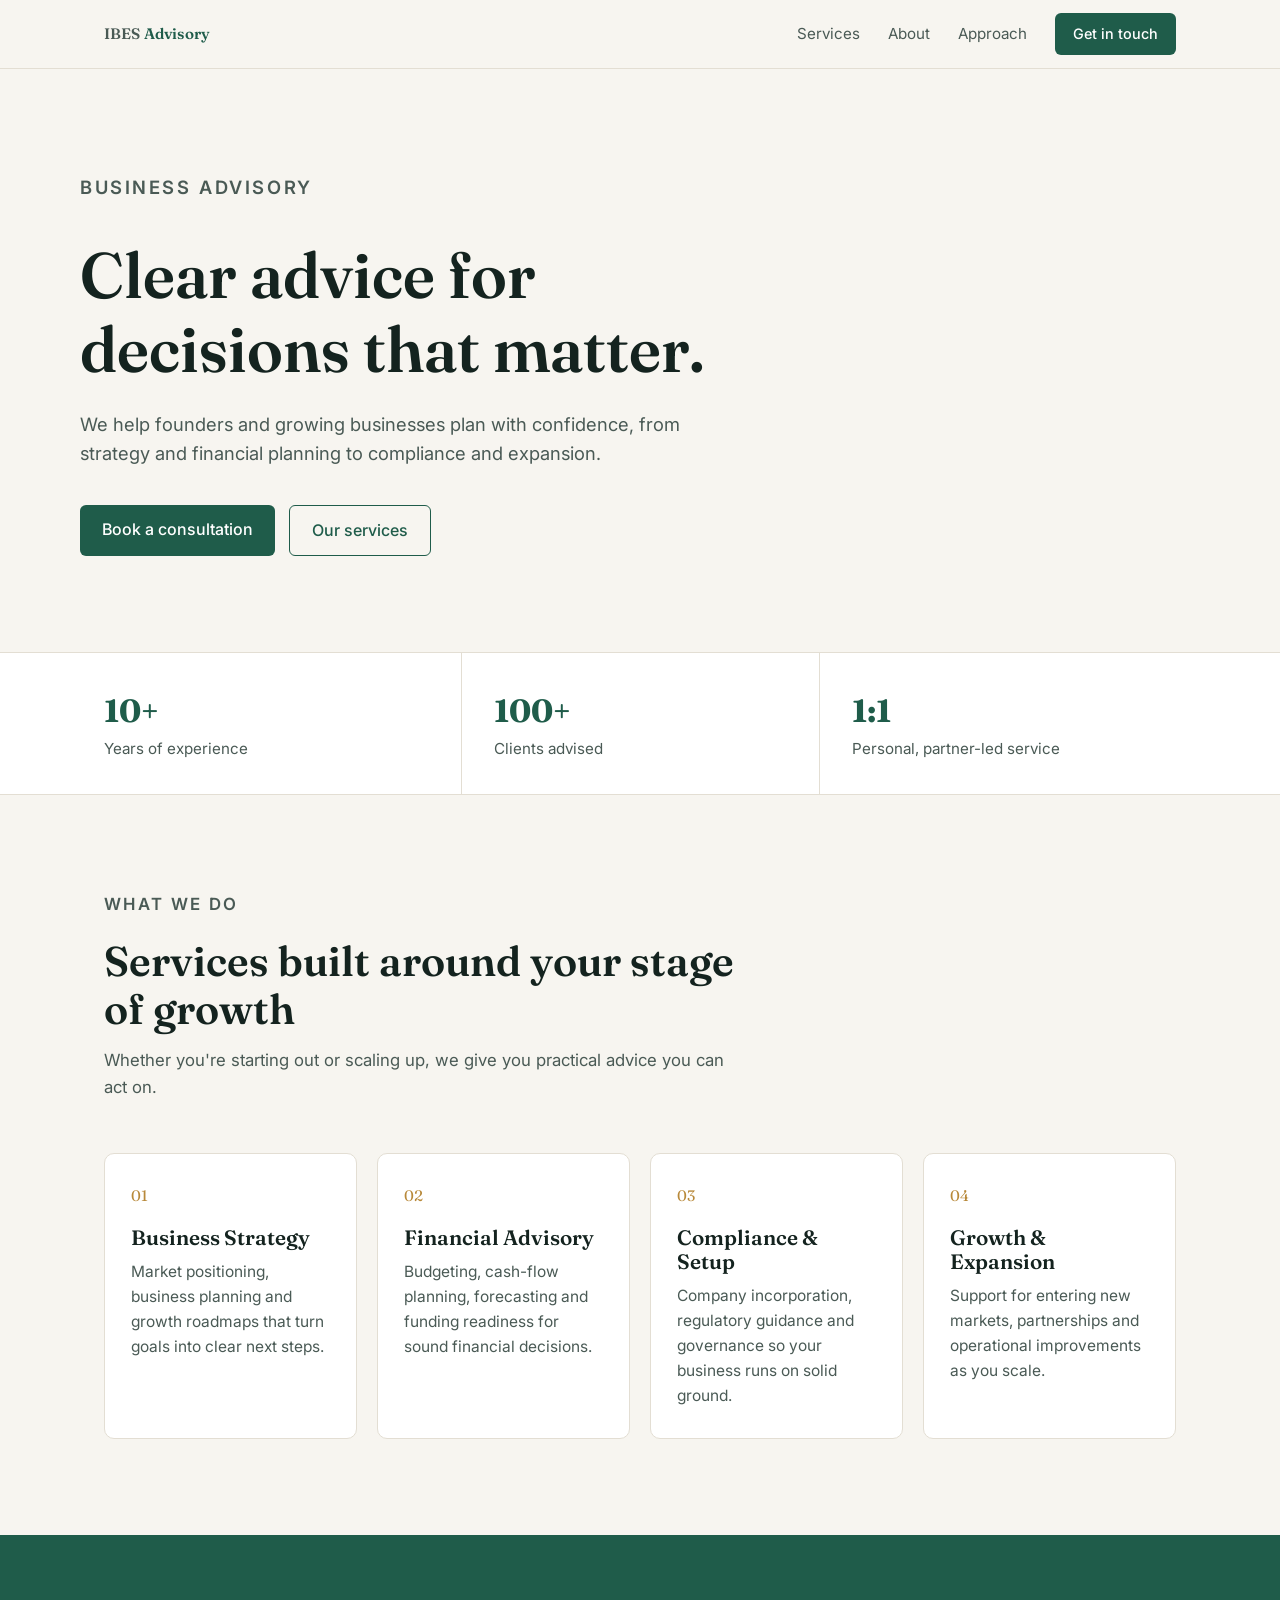
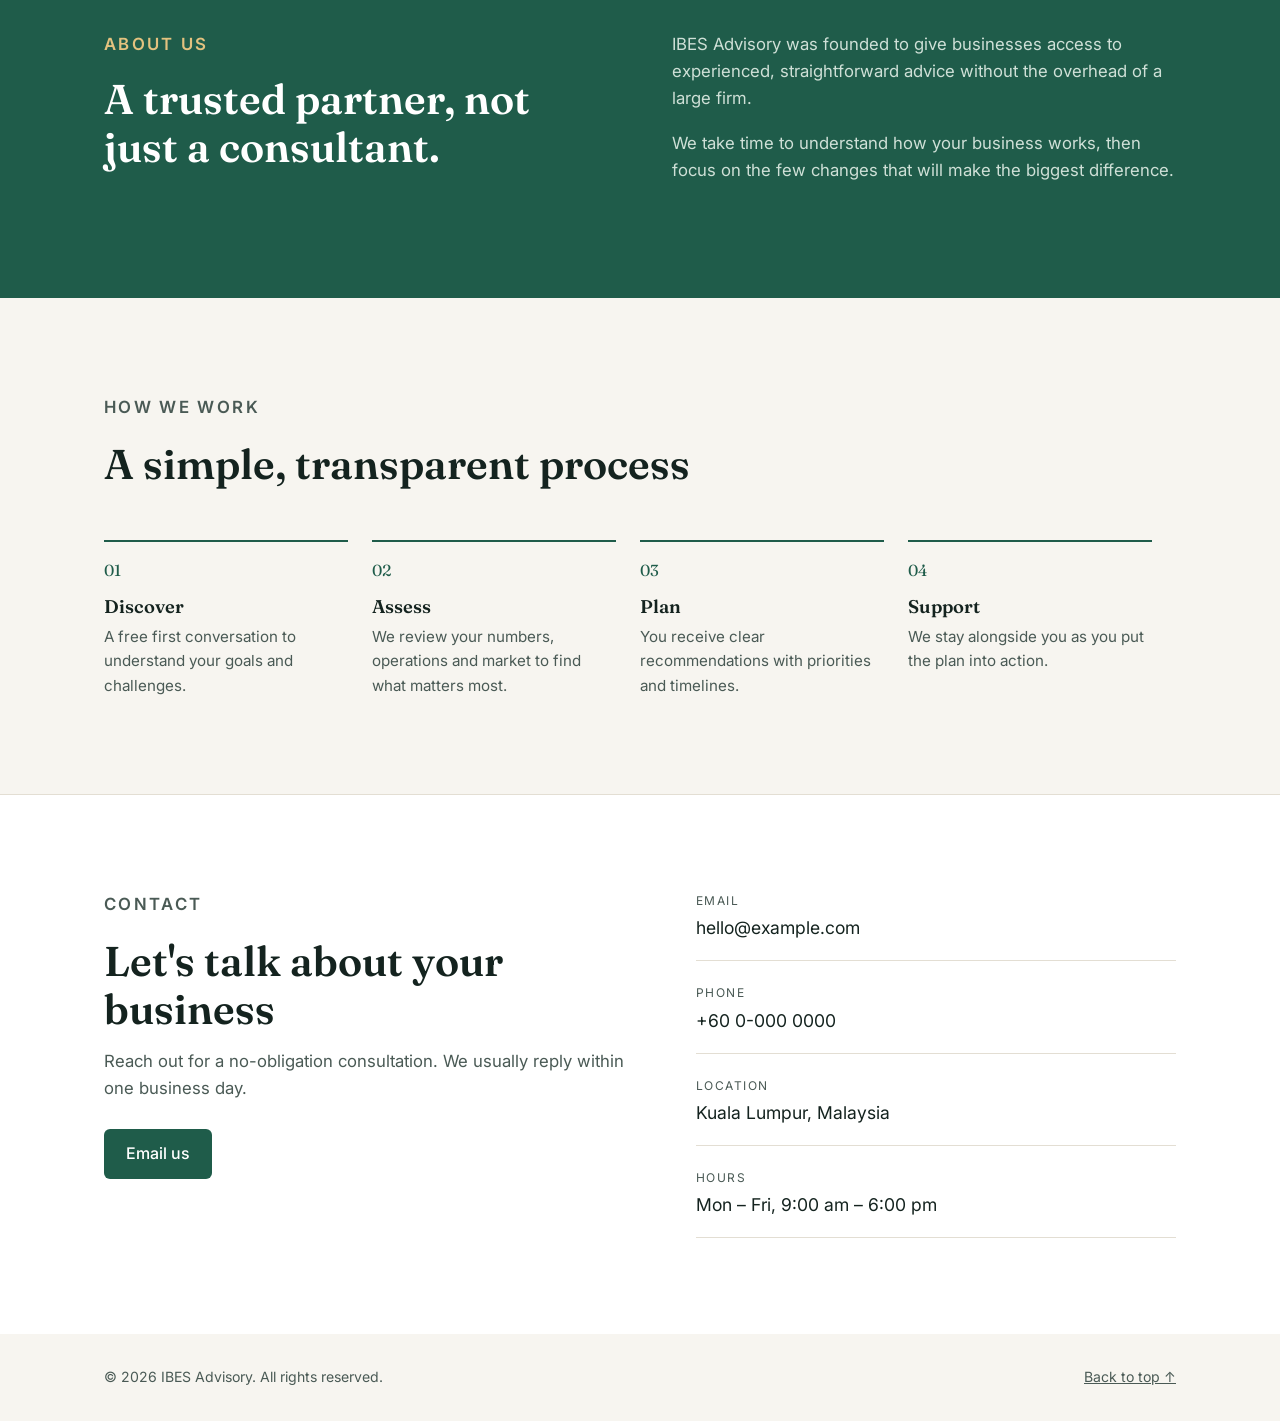
==== public/index.html @ 7e767ff9 "Move site into public folder Co-Authored-By: Claude Opus 5.5 <noreply@anthropic.com> Claude-Session:" ====
<!doctype html>
<html lang="en">
<head>
  <meta charset="utf-8">
  <meta name="viewport" content="width=device-width, initial-scale=1">
  <title>IBES Advisory</title>
  <meta name="description" content="IBES Advisory provides practical business advisory services: strategy, finance, compliance and growth.">
  <link rel="preconnect" href="https://fonts.googleapis.com">
  <link rel="preconnect" href="https://fonts.gstatic.com" crossorigin>
  <link href="https://fonts.googleapis.com/css2?family=Fraunces:opsz,wght@9..144,500;9..144,600&family=Inter:wght@400;500;600&display=swap" rel="stylesheet">
  <style>
    :root {
      --ink: #14231f;
      --ink-soft: #4a5a55;
      --paper: #f7f5f0;
      --card: #ffffff;
      --line: #e3ded3;
      --accent: #1f5c4a;
      --accent-soft: #e6efe9;
      --gold: #b8893a;
      --max: 1120px;
    }
    * { box-sizing: border-box; margin: 0; padding: 0; }
    html { scroll-behavior: smooth; }
    body {
      font-family: "Inter", system-ui, sans-serif;
      background: var(--paper);
      color: var(--ink);
      line-height: 1.6;
      -webkit-font-smoothing: antialiased;
    }
    h1, h2, h3 { font-family: "Fraunces", Georgia, serif; font-weight: 600; line-height: 1.15; }
    a { color: inherit; }
    .wrap { max-width: var(--max); margin: 0 auto; padding: 0 24px; }

    /* Header */
    header {
      position: sticky; top: 0; z-index: 10;
      background: rgba(247, 245, 240, 0.92);
      backdrop-filter: blur(8px);
      border-bottom: 1px solid var(--line);
    }
    .nav { display: flex; align-items: center; justify-content: space-between; height: 68px; }
    .logo { font-family: "Fraunces", serif; font-size: 1.35rem; font-weight: 600; text-decoration: none; letter-spacing: 0.01em; }
    .logo span { color: var(--accent); }
    .nav ul { display: flex; gap: 28px; list-style: none; align-items: center; }
    .nav a { text-decoration: none; font-size: 0.95rem; color: var(--ink-soft); }
    .nav a:hover { color: var(--ink); }
    .btn {
      display: inline-block; text-decoration: none; font-weight: 500;
      background: var(--accent); color: #fff !important;
      padding: 12px 22px; border-radius: 6px; transition: background .2s;
    }
    .btn:hover { background: #174637; }
    .btn-ghost { background: transparent; color: var(--accent) !important; border: 1px solid var(--accent); }
    .btn-ghost:hover { background: var(--accent-soft); }
    .nav .btn { padding: 9px 18px; font-size: 0.9rem; }

    /* Hero */
    .hero { padding: 104px 0 96px; }
    .eyebrow { font-size: 0.8rem; letter-spacing: 0.14em; text-transform: uppercase; color: var(--gold); font-weight: 600; margin-bottom: 20px; }
    .hero h1 { font-size: clamp(2.4rem, 5.5vw, 4rem); max-width: 16ch; margin-bottom: 24px; }
    .hero p { font-size: 1.15rem; color: var(--ink-soft); max-width: 56ch; margin-bottom: 36px; }
    .actions { display: flex; gap: 14px; flex-wrap: wrap; }

    /* Stats strip */
    .stats { border-top: 1px solid var(--line); border-bottom: 1px solid var(--line); background: var(--card); }
    .stats .wrap { display: grid; grid-template-columns: repeat(3, 1fr); }
    .stat { padding: 32px 0; }
    .stat + .stat { border-left: 1px solid var(--line); padding-left: 32px; }
    .stat strong { display: block; font-family: "Fraunces", serif; font-size: 2rem; color: var(--accent); }
    .stat span { color: var(--ink-soft); font-size: 0.95rem; }

    /* Sections */
    section { padding: 96px 0; }
    .section-head { max-width: 640px; margin-bottom: 52px; }
    .section-head h2 { font-size: clamp(1.9rem, 3.5vw, 2.6rem); margin-bottom: 14px; }
    .section-head p { color: var(--ink-soft); font-size: 1.05rem; }

    .grid { display: grid; grid-template-columns: repeat(auto-fit, minmax(240px, 1fr)); gap: 20px; }
    .card {
      background: var(--card); border: 1px solid var(--line); border-radius: 10px;
      padding: 30px 26px; transition: border-color .2s, transform .2s;
    }
    .card:hover { border-color: var(--accent); transform: translateY(-2px); }
    .card .num { font-family: "Fraunces", serif; color: var(--gold); font-size: 0.95rem; margin-bottom: 18px; display: block; }
    .card h3 { font-size: 1.3rem; margin-bottom: 10px; }
    .card p { color: var(--ink-soft); font-size: 0.97rem; }

    /* About */
    .about { background: var(--accent); color: #eef4f0; }
    .about .wrap { display: grid; grid-template-columns: 1fr 1fr; gap: 64px; align-items: start; }
    .about h2 { font-size: clamp(1.9rem, 3.5vw, 2.6rem); color: #fff; }
    .about p { color: #cfe0d7; margin-bottom: 18px; font-size: 1.05rem; }
    .about .eyebrow { color: #e3c27f; }

    /* Process */
    .steps { display: grid; grid-template-columns: repeat(4, 1fr); gap: 0; counter-reset: step; }
    .step { padding: 0 24px 0 0; position: relative; }
    .step::before {
      counter-increment: step; content: "0" counter(step);
      display: block; font-family: "Fraunces", serif; font-size: 1rem; color: var(--accent);
      border-top: 2px solid var(--accent); padding-top: 16px; margin-bottom: 12px;
    }
    .step h3 { font-size: 1.15rem; margin-bottom: 8px; }
    .step p { color: var(--ink-soft); font-size: 0.95rem; }

    /* Contact */
    .contact { background: var(--card); border-top: 1px solid var(--line); }
    .contact .wrap { display: grid; grid-template-columns: 1.1fr 1fr; gap: 64px; }
    .contact-list { list-style: none; display: grid; gap: 22px; }
    .contact-list li { border-bottom: 1px solid var(--line); padding-bottom: 18px; }
    .contact-list small { display: block; text-transform: uppercase; letter-spacing: 0.12em; font-size: 0.75rem; color: var(--ink-soft); margin-bottom: 4px; }
    .contact-list a, .contact-list span { font-size: 1.1rem; text-decoration: none; }
    .contact-list a:hover { color: var(--accent); }

    footer { padding: 32px 0; font-size: 0.88rem; color: var(--ink-soft); }
    footer .wrap { display: flex; justify-content: space-between; flex-wrap: wrap; gap: 12px; }

    @media (max-width: 860px) {
      .nav ul li:not(:last-child) { display: none; }
      .about .wrap, .contact .wrap { grid-template-columns: 1fr; gap: 32px; }
      .steps { grid-template-columns: 1fr 1fr; gap: 36px 0; }
      .hero { padding: 72px 0 64px; }
      section { padding: 72px 0; }
    }
    @media (max-width: 560px) {
      .wrap { padding: 0 16px; }
      .stats .wrap { grid-template-columns: 1fr; }
      .stat + .stat { border-left: none; border-top: 1px solid var(--line); padding-left: 0; }
      .steps { grid-template-columns: 1fr; }
    }
  </style>
</head>
<body>

  <header>
    <div class="wrap nav">
      <a href="#" class="logo">IBES <span>Advisory</span></a>
      <ul>
        <li><a href="#services">Services</a></li>
        <li><a href="#about">About</a></li>
        <li><a href="#approach">Approach</a></li>
        <li><a href="#contact" class="btn">Get in touch</a></li>
      </ul>
    </div>
  </header>

  <main>
    <div class="wrap hero">
      <p class="eyebrow">Business Advisory</p>
      <h1>Clear advice for decisions that matter.</h1>
      <p>We help founders and growing businesses plan with confidence, from strategy and financial planning to compliance and expansion.</p>
      <div class="actions">
        <a href="#contact" class="btn">Book a consultation</a>
        <a href="#services" class="btn btn-ghost">Our services</a>
      </div>
    </div>

    <div class="stats">
      <div class="wrap">
        <div class="stat"><strong>10+</strong><span>Years of experience</span></div>
        <div class="stat"><strong>100+</strong><span>Clients advised</span></div>
        <div class="stat"><strong>1:1</strong><span>Personal, partner-led service</span></div>
      </div>
    </div>

    <section id="services">
      <div class="wrap">
        <div class="section-head">
          <p class="eyebrow">What we do</p>
          <h2>Services built around your stage of growth</h2>
          <p>Whether you're starting out or scaling up, we give you practical advice you can act on.</p>
        </div>
        <div class="grid">
          <article class="card">
            <span class="num">01</span>
            <h3>Business Strategy</h3>
            <p>Market positioning, business planning and growth roadmaps that turn goals into clear next steps.</p>
          </article>
          <article class="card">
            <span class="num">02</span>
            <h3>Financial Advisory</h3>
            <p>Budgeting, cash-flow planning, forecasting and funding readiness for sound financial decisions.</p>
          </article>
          <article class="card">
            <span class="num">03</span>
            <h3>Compliance &amp; Setup</h3>
            <p>Company incorporation, regulatory guidance and governance so your business runs on solid ground.</p>
          </article>
          <article class="card">
            <span class="num">04</span>
            <h3>Growth &amp; Expansion</h3>
            <p>Support for entering new markets, partnerships and operational improvements as you scale.</p>
          </article>
        </div>
      </div>
    </section>

    <section id="about" class="about">
      <div class="wrap">
        <div>
          <p class="eyebrow">About us</p>
          <h2>A trusted partner, not just a consultant.</h2>
        </div>
        <div>
          <p>IBES Advisory was founded to give businesses access to experienced, straightforward advice without the overhead of a large firm.</p>
          <p>We take time to understand how your business works, then focus on the few changes that will make the biggest difference.</p>
        </div>
      </div>
    </section>

    <section id="approach">
      <div class="wrap">
        <div class="section-head">
          <p class="eyebrow">How we work</p>
          <h2>A simple, transparent process</h2>
        </div>
        <div class="steps">
          <div class="step"><h3>Discover</h3><p>A free first conversation to understand your goals and challenges.</p></div>
          <div class="step"><h3>Assess</h3><p>We review your numbers, operations and market to find what matters most.</p></div>
          <div class="step"><h3>Plan</h3><p>You receive clear recommendations with priorities and timelines.</p></div>
          <div class="step"><h3>Support</h3><p>We stay alongside you as you put the plan into action.</p></div>
        </div>
      </div>
    </section>

    <section id="contact" class="contact">
      <div class="wrap">
        <div class="section-head">
          <p class="eyebrow">Contact</p>
          <h2>Let's talk about your business</h2>
          <p>Reach out for a no-obligation consultation. We usually reply within one business day.</p>
          <div class="actions" style="margin-top:28px">
            <a href="mailto:hello@example.com" class="btn">Email us</a>
          </div>
        </div>
        <ul class="contact-list">
          <li><small>Email</small><a href="mailto:hello@example.com">hello@example.com</a></li>
          <li><small>Phone</small><a href="tel:+60000000000">+60 0-000 0000</a></li>
          <li><small>Location</small><span>Kuala Lumpur, Malaysia</span></li>
          <li><small>Hours</small><span>Mon – Fri, 9:00 am – 6:00 pm</span></li>
        </ul>
      </div>
    </section>
  </main>

  <footer>
    <div class="wrap">
      <span>&copy; <span id="yr">2026</span> IBES Advisory. All rights reserved.</span>
      <a href="#">Back to top ↑</a>
    </div>
  </footer>

  <script>document.getElementById("yr").textContent = new Date().getFullYear();</script>
</body>
</html>
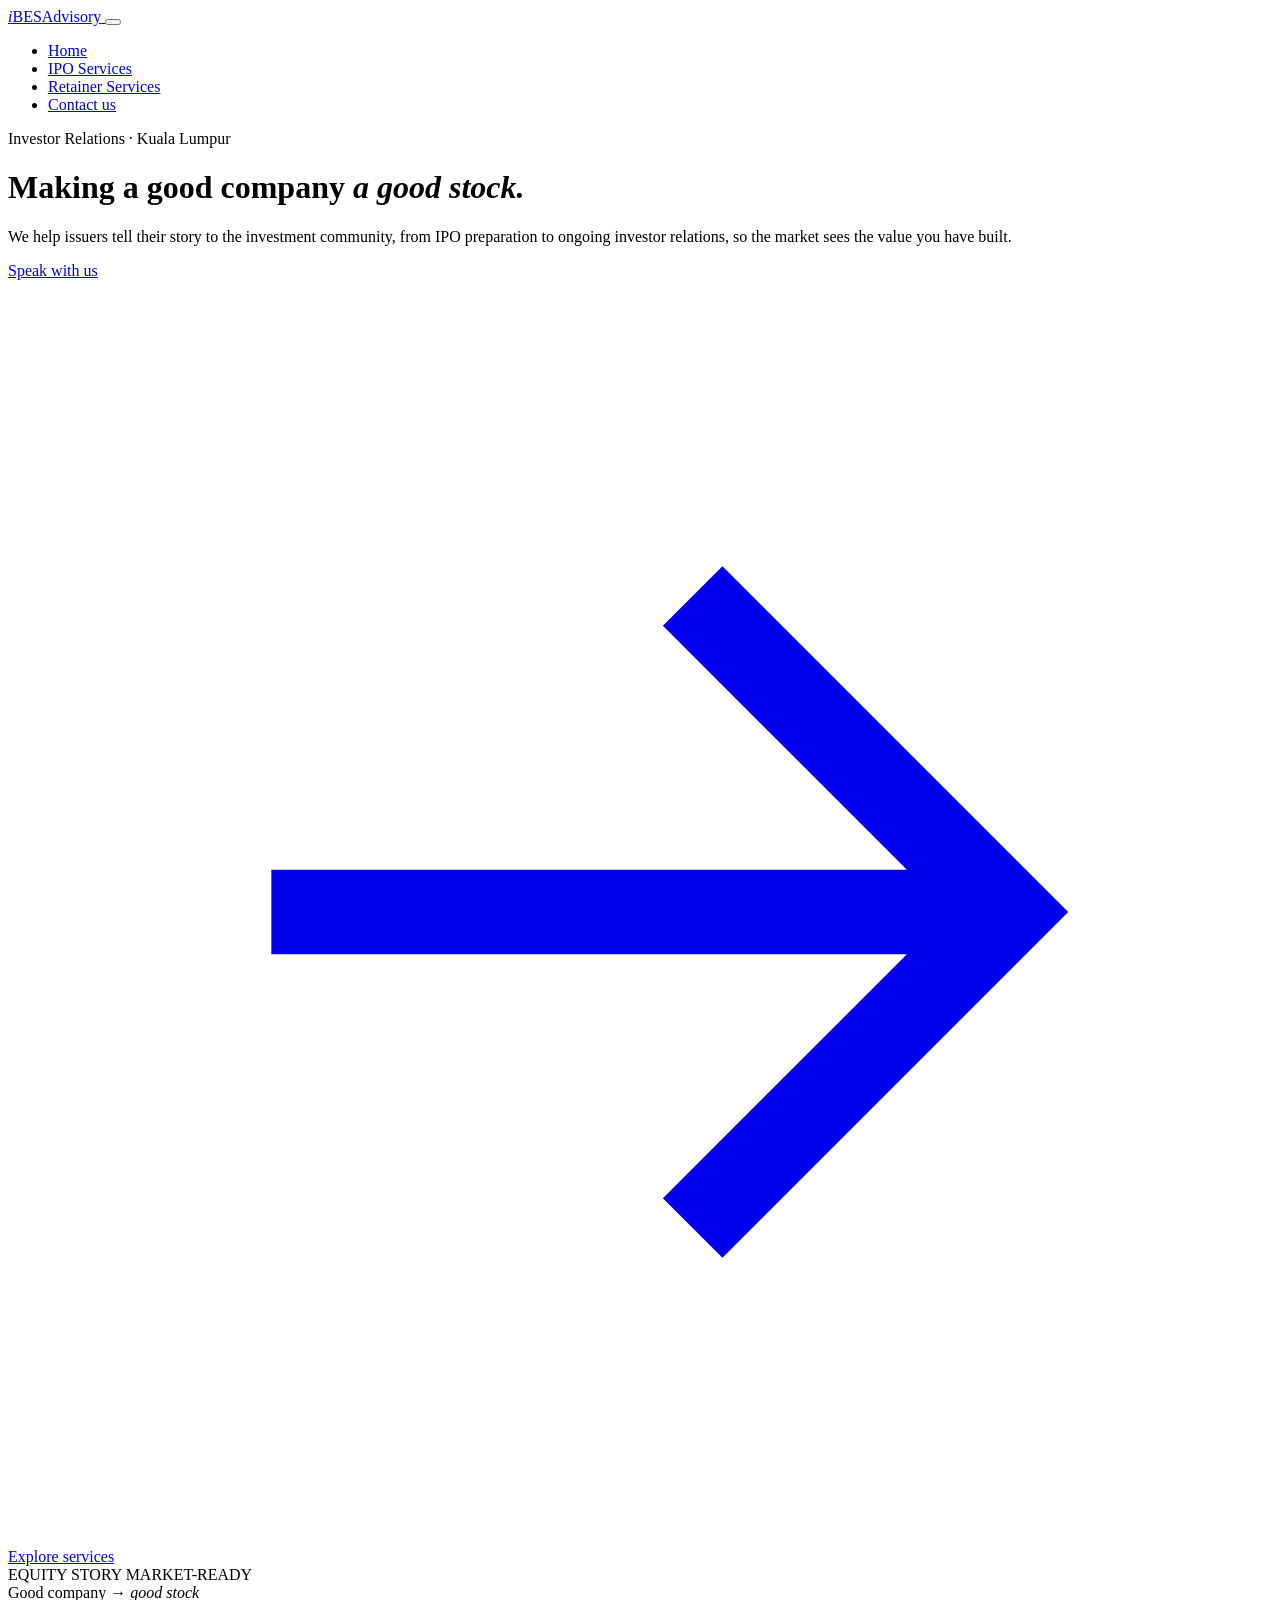
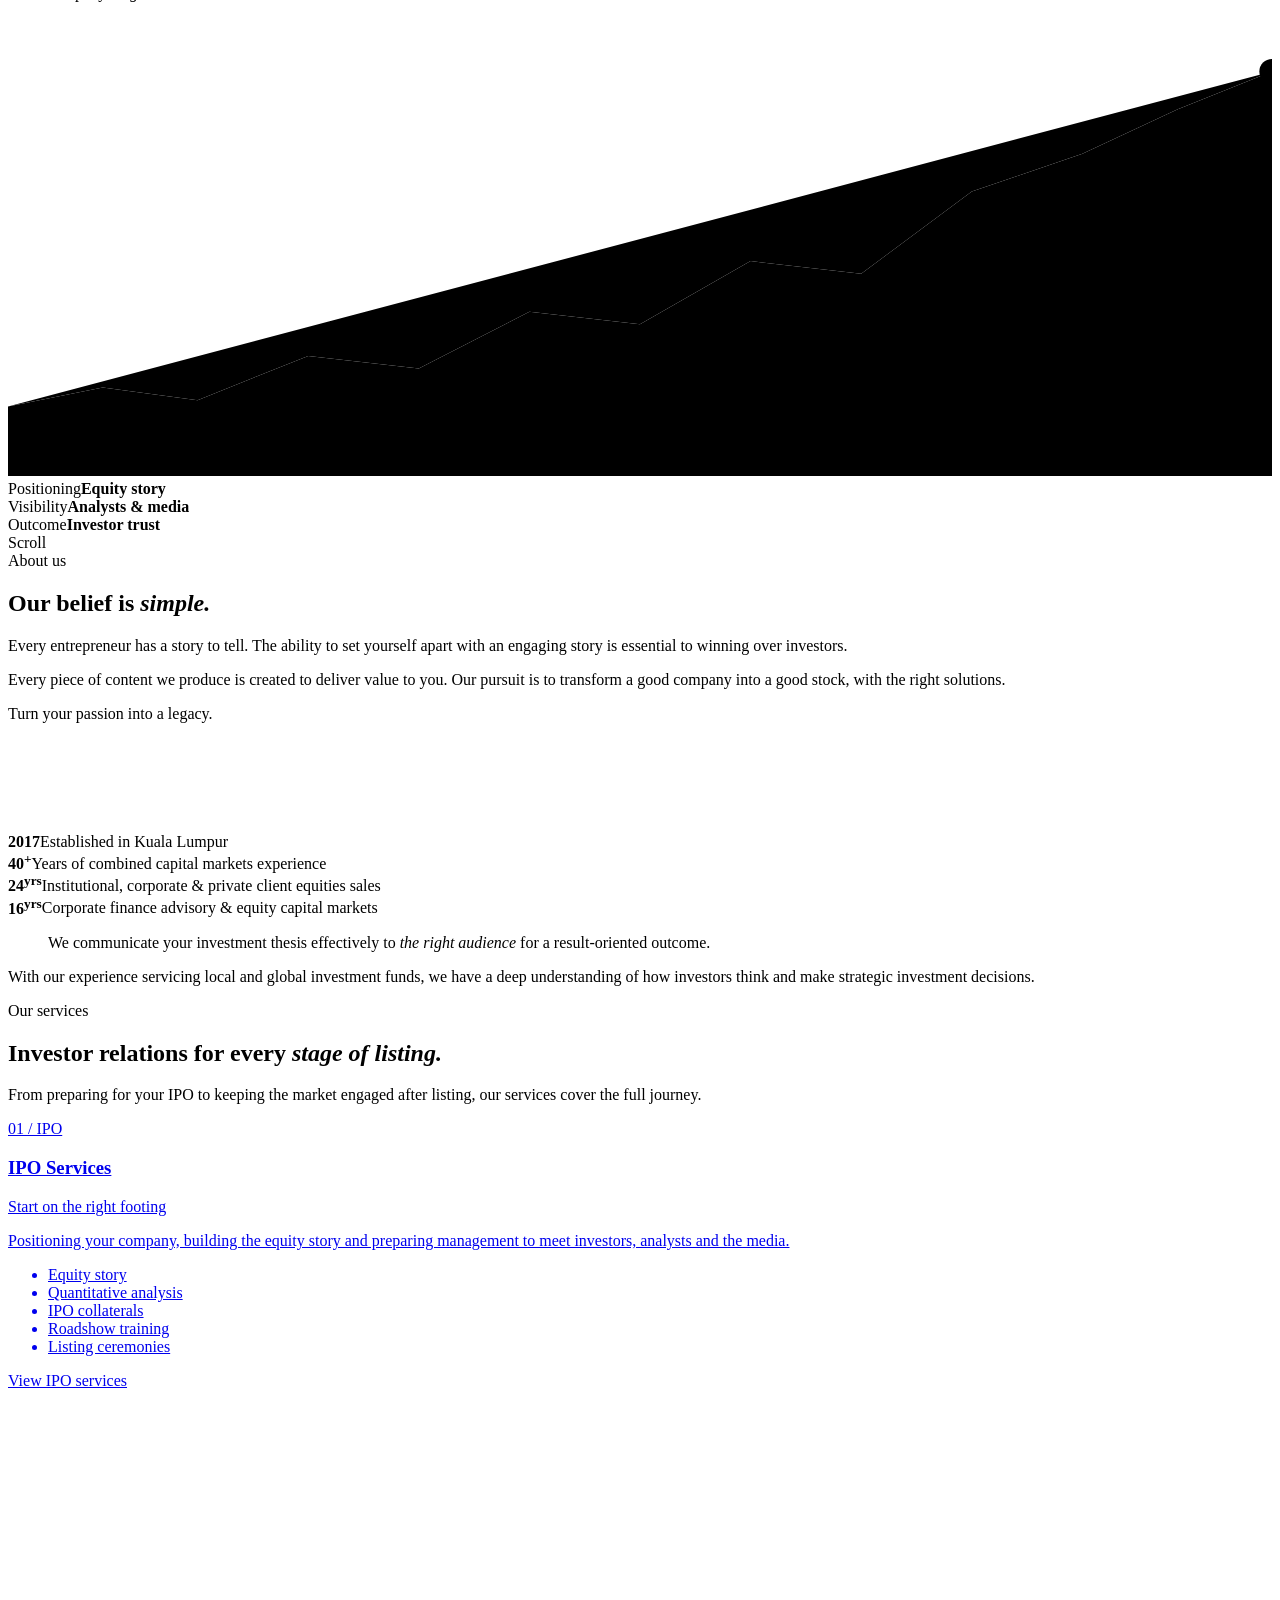
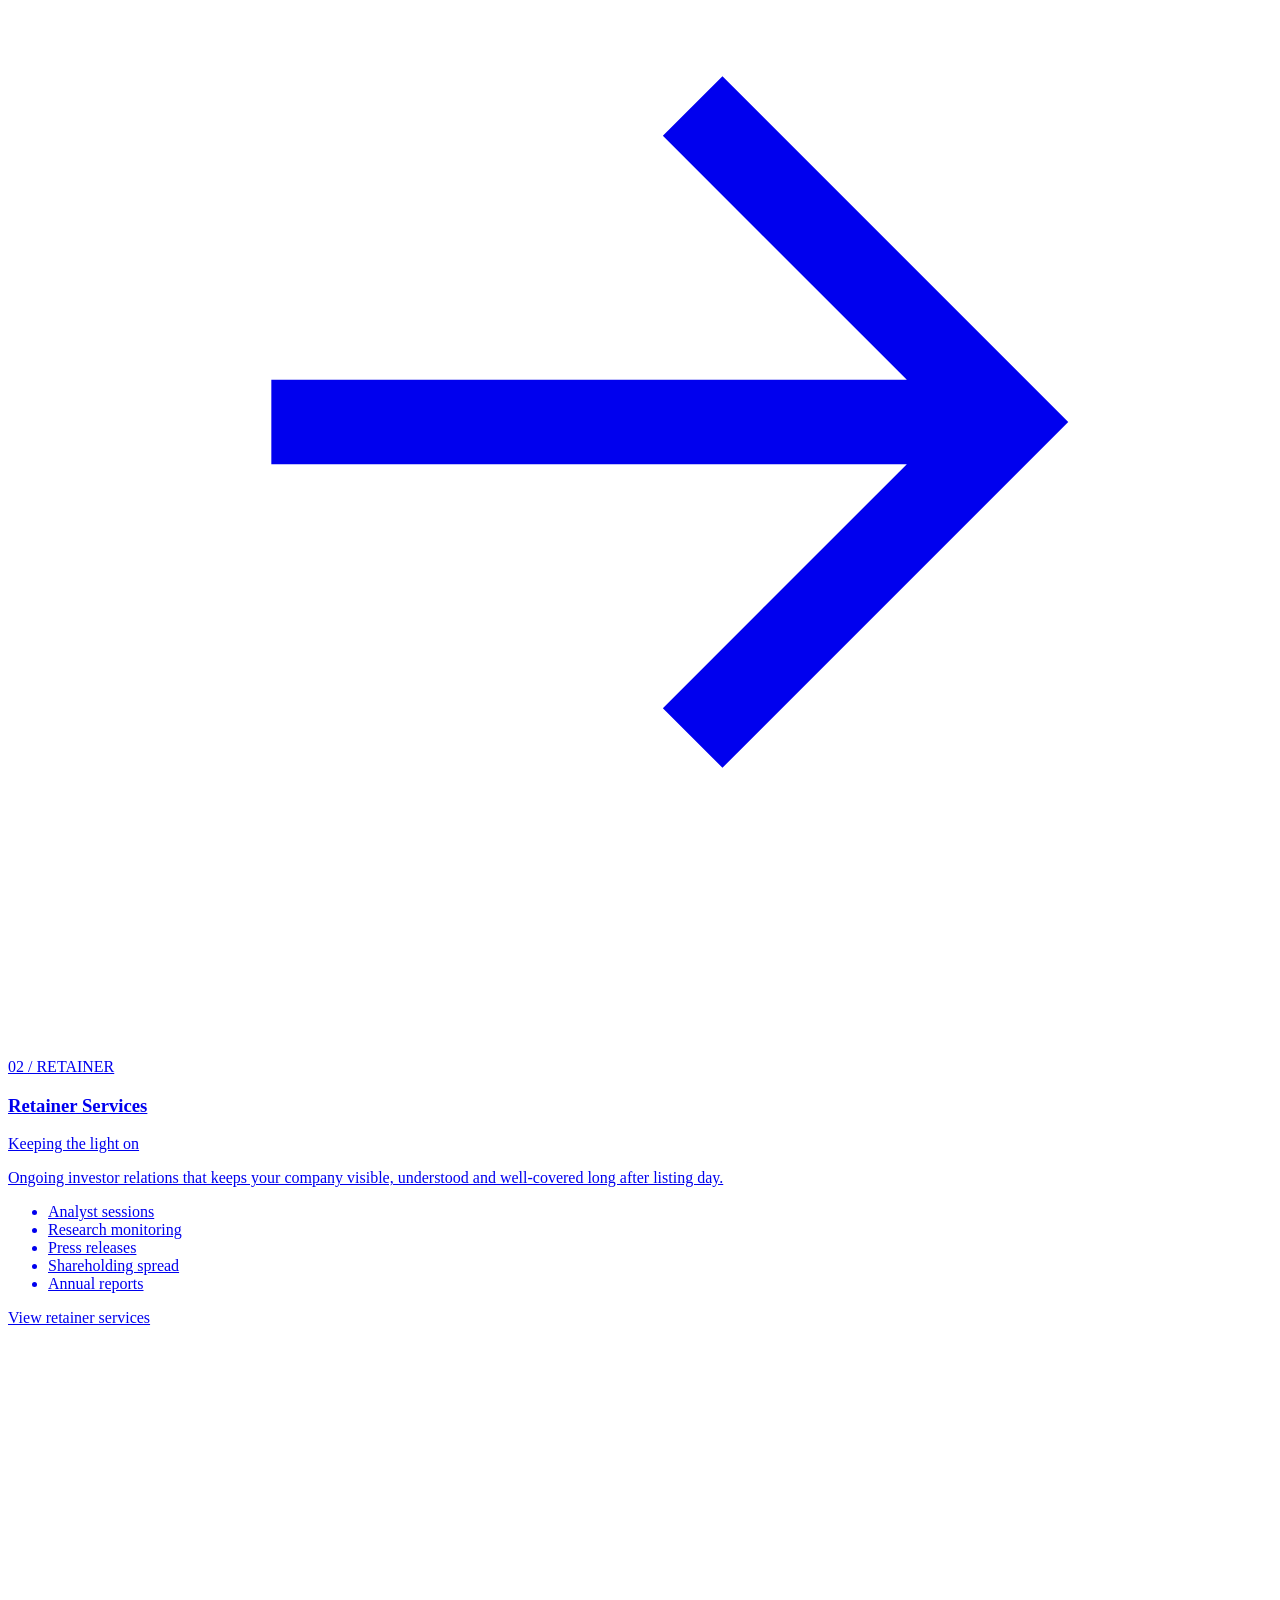
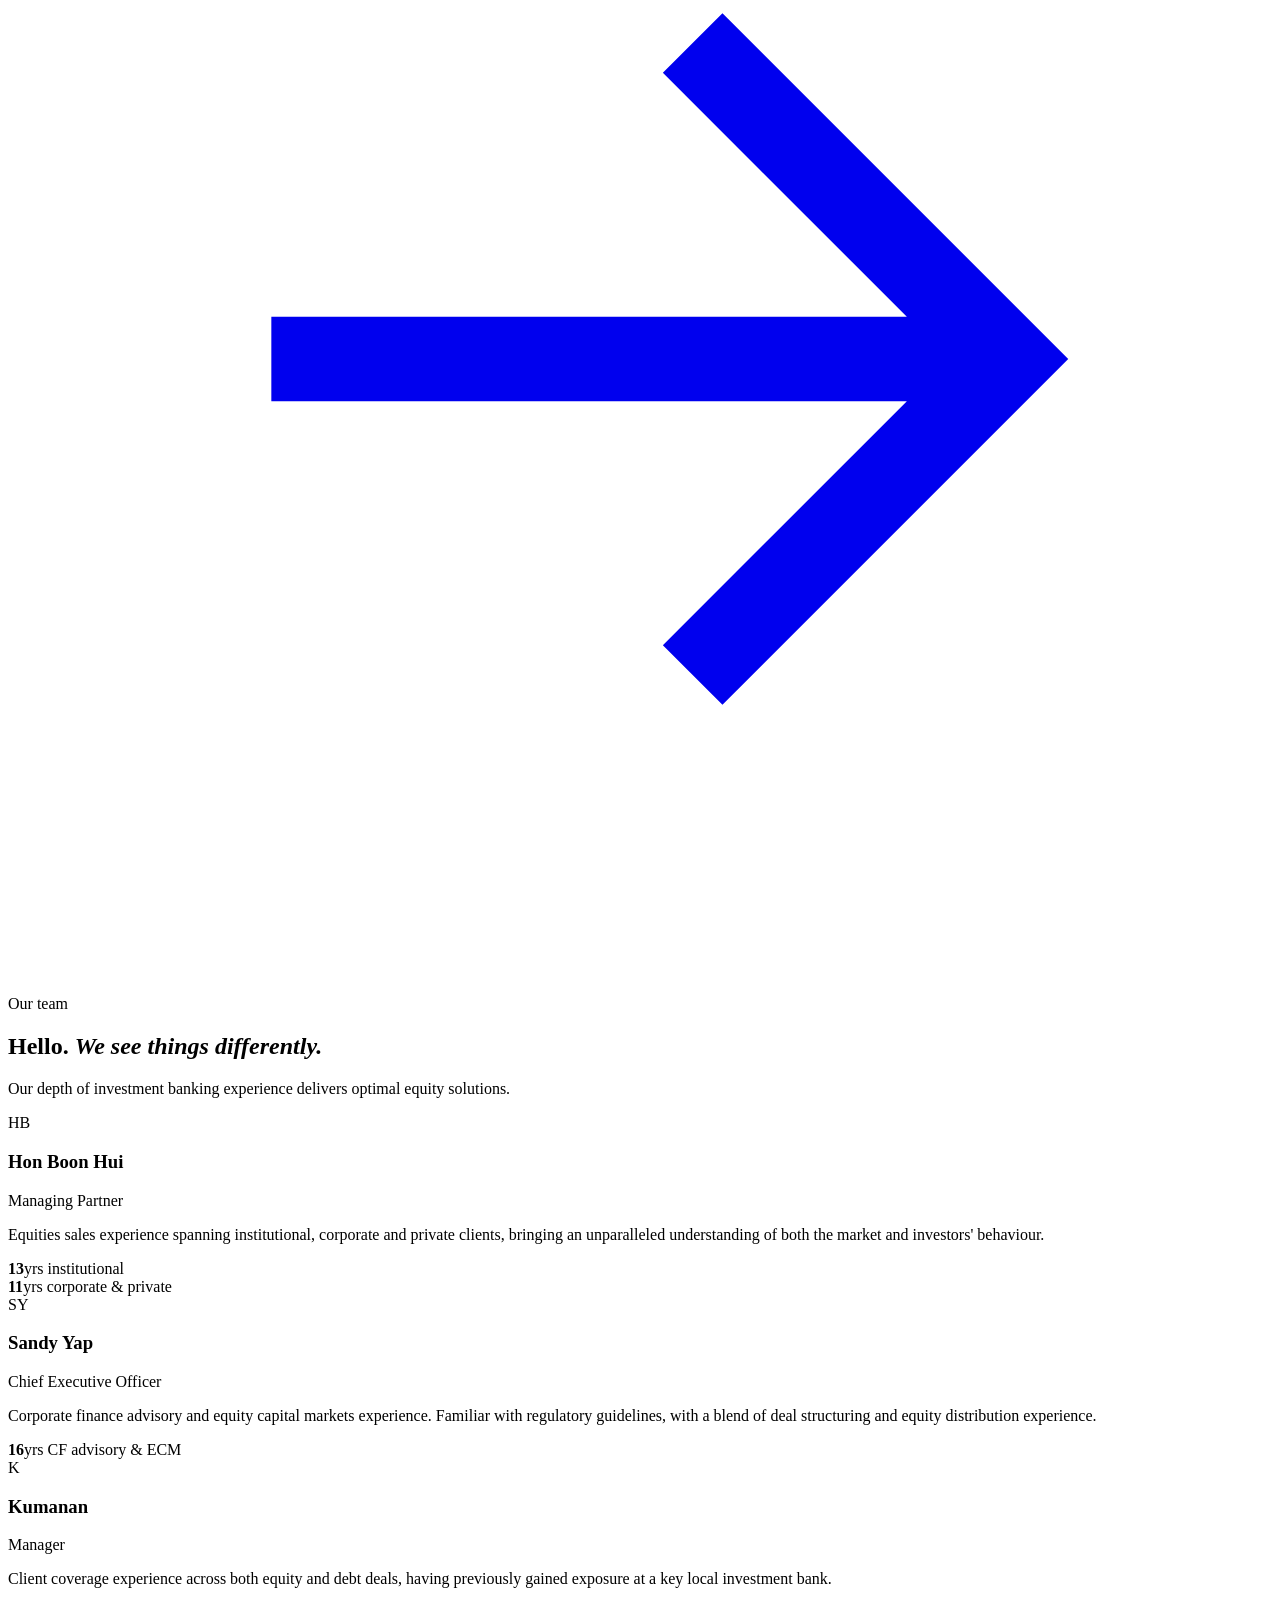
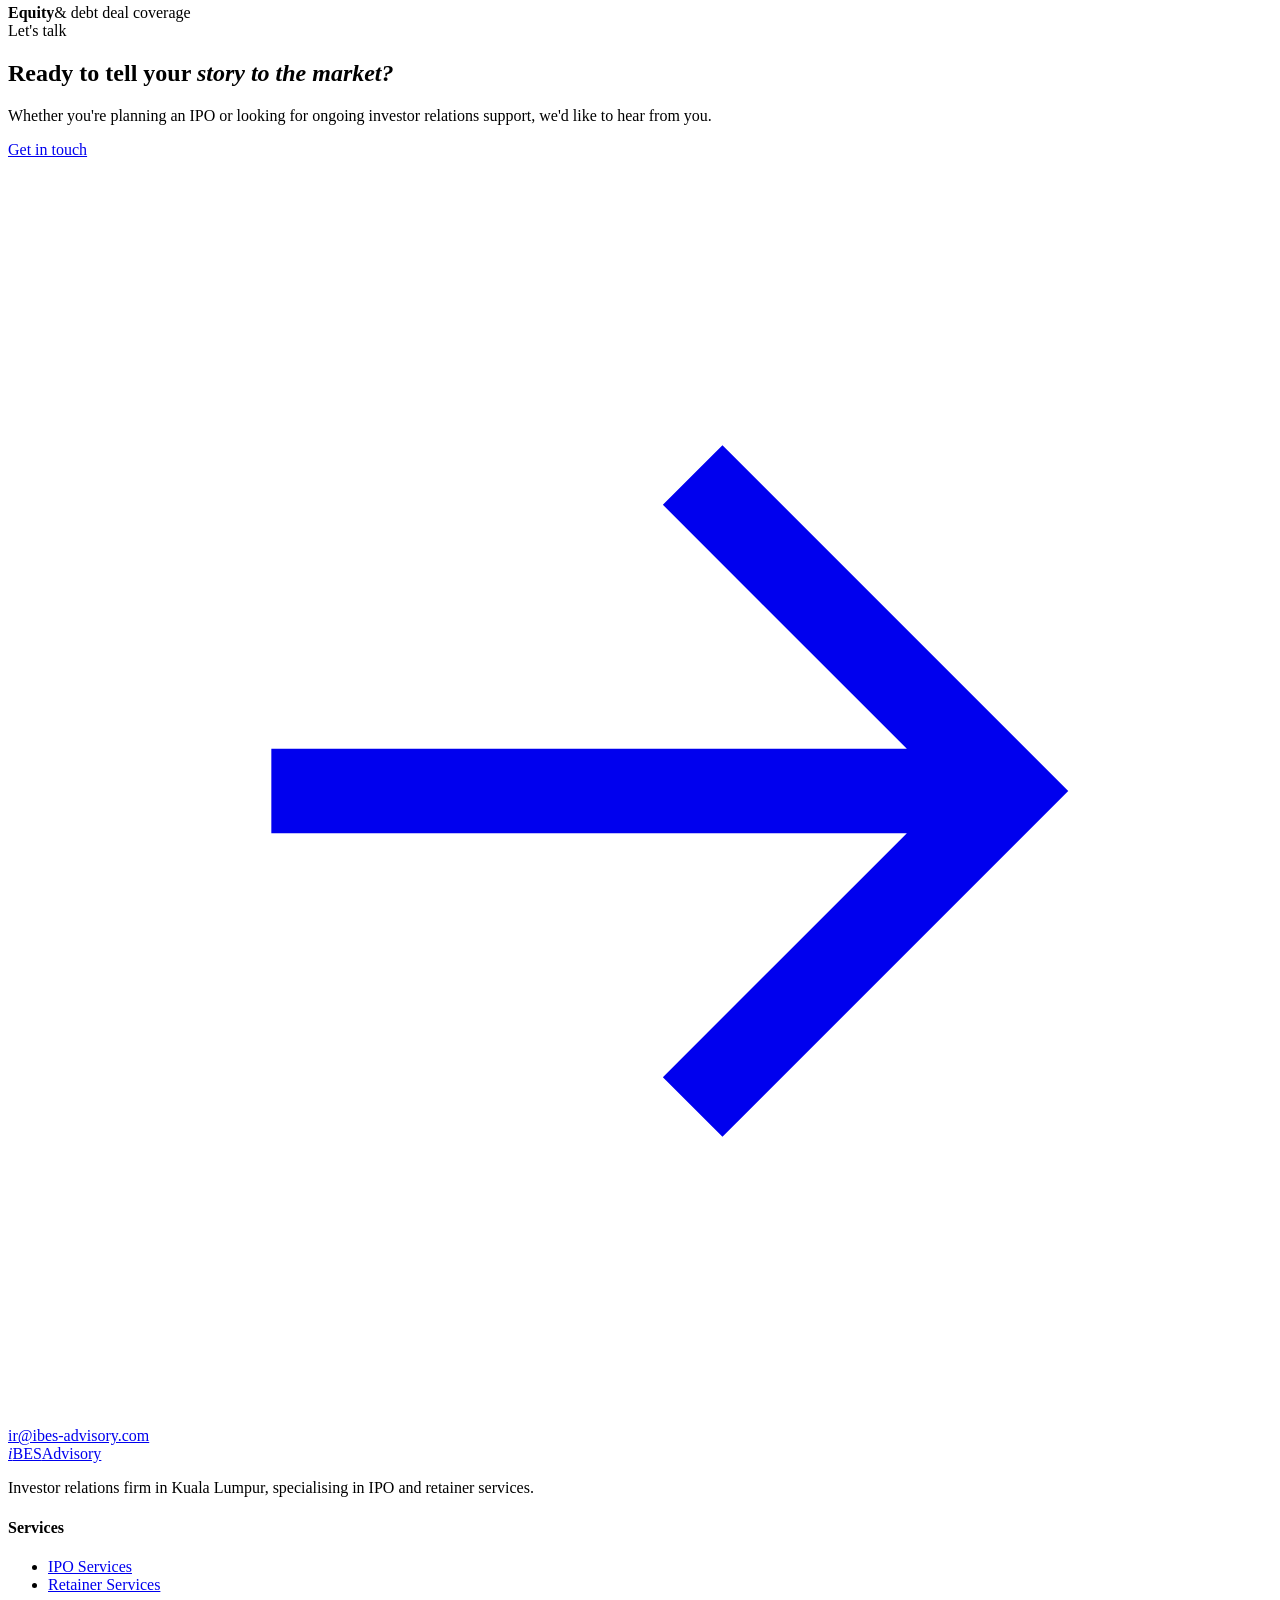
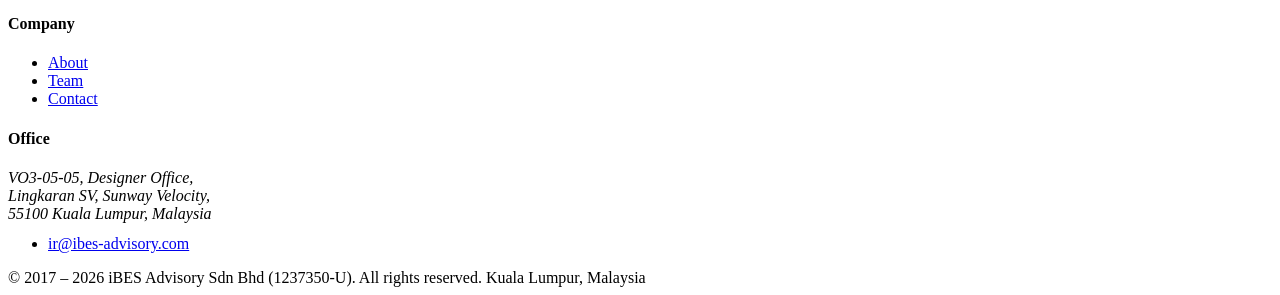
==== commit 6a97dede: "Redesign site with iBES Advisory content: home, IPO, retainer and contact pages Co-Authored-By: Clau" ====
--- a/public/index.html
+++ b/public/index.html
@@ -3,255 +3,236 @@
 <head>
   <meta charset="utf-8">
   <meta name="viewport" content="width=device-width, initial-scale=1">
-  <title>IBES Advisory</title>
-  <meta name="description" content="IBES Advisory provides practical business advisory services: strategy, finance, compliance and growth.">
+  <title>iBES Advisory | Investor Relations Firm, Kuala Lumpur</title>
+  <meta name="description" content="iBES Advisory is an investor relations firm in Kuala Lumpur, Malaysia, specialising in IPO and retainer IR services. Making a good company a good stock.">
+  <meta property="og:title" content="iBES Advisory | Investor Relations Firm, Kuala Lumpur">
+  <meta property="og:description" content="Investor relations firm in Kuala Lumpur specialising in IPO and retainer services.">
+  <meta name="theme-color" content="#0b0b0e">
+  <link rel="icon" href="/assets/favicon.svg" type="image/svg+xml">
   <link rel="preconnect" href="https://fonts.googleapis.com">
   <link rel="preconnect" href="https://fonts.gstatic.com" crossorigin>
-  <link href="https://fonts.googleapis.com/css2?family=Fraunces:opsz,wght@9..144,500;9..144,600&family=Inter:wght@400;500;600&display=swap" rel="stylesheet">
-  <style>
-    :root {
-      --ink: #14231f;
-      --ink-soft: #4a5a55;
-      --paper: #f7f5f0;
-      --card: #ffffff;
-      --line: #e3ded3;
-      --accent: #1f5c4a;
-      --accent-soft: #e6efe9;
-      --gold: #b8893a;
-      --max: 1120px;
-    }
-    * { box-sizing: border-box; margin: 0; padding: 0; }
-    html { scroll-behavior: smooth; }
-    body {
-      font-family: "Inter", system-ui, sans-serif;
-      background: var(--paper);
-      color: var(--ink);
-      line-height: 1.6;
-      -webkit-font-smoothing: antialiased;
-    }
-    h1, h2, h3 { font-family: "Fraunces", Georgia, serif; font-weight: 600; line-height: 1.15; }
-    a { color: inherit; }
-    .wrap { max-width: var(--max); margin: 0 auto; padding: 0 24px; }
-
-    /* Header */
-    header {
-      position: sticky; top: 0; z-index: 10;
-      background: rgba(247, 245, 240, 0.92);
-      backdrop-filter: blur(8px);
-      border-bottom: 1px solid var(--line);
-    }
-    .nav { display: flex; align-items: center; justify-content: space-between; height: 68px; }
-    .logo { font-family: "Fraunces", serif; font-size: 1.35rem; font-weight: 600; text-decoration: none; letter-spacing: 0.01em; }
-    .logo span { color: var(--accent); }
-    .nav ul { display: flex; gap: 28px; list-style: none; align-items: center; }
-    .nav a { text-decoration: none; font-size: 0.95rem; color: var(--ink-soft); }
-    .nav a:hover { color: var(--ink); }
-    .btn {
-      display: inline-block; text-decoration: none; font-weight: 500;
-      background: var(--accent); color: #fff !important;
-      padding: 12px 22px; border-radius: 6px; transition: background .2s;
-    }
-    .btn:hover { background: #174637; }
-    .btn-ghost { background: transparent; color: var(--accent) !important; border: 1px solid var(--accent); }
-    .btn-ghost:hover { background: var(--accent-soft); }
-    .nav .btn { padding: 9px 18px; font-size: 0.9rem; }
-
-    /* Hero */
-    .hero { padding: 104px 0 96px; }
-    .eyebrow { font-size: 0.8rem; letter-spacing: 0.14em; text-transform: uppercase; color: var(--gold); font-weight: 600; margin-bottom: 20px; }
-    .hero h1 { font-size: clamp(2.4rem, 5.5vw, 4rem); max-width: 16ch; margin-bottom: 24px; }
-    .hero p { font-size: 1.15rem; color: var(--ink-soft); max-width: 56ch; margin-bottom: 36px; }
-    .actions { display: flex; gap: 14px; flex-wrap: wrap; }
-
-    /* Stats strip */
-    .stats { border-top: 1px solid var(--line); border-bottom: 1px solid var(--line); background: var(--card); }
-    .stats .wrap { display: grid; grid-template-columns: repeat(3, 1fr); }
-    .stat { padding: 32px 0; }
-    .stat + .stat { border-left: 1px solid var(--line); padding-left: 32px; }
-    .stat strong { display: block; font-family: "Fraunces", serif; font-size: 2rem; color: var(--accent); }
-    .stat span { color: var(--ink-soft); font-size: 0.95rem; }
-
-    /* Sections */
-    section { padding: 96px 0; }
-    .section-head { max-width: 640px; margin-bottom: 52px; }
-    .section-head h2 { font-size: clamp(1.9rem, 3.5vw, 2.6rem); margin-bottom: 14px; }
-    .section-head p { color: var(--ink-soft); font-size: 1.05rem; }
-
-    .grid { display: grid; grid-template-columns: repeat(auto-fit, minmax(240px, 1fr)); gap: 20px; }
-    .card {
-      background: var(--card); border: 1px solid var(--line); border-radius: 10px;
-      padding: 30px 26px; transition: border-color .2s, transform .2s;
-    }
-    .card:hover { border-color: var(--accent); transform: translateY(-2px); }
-    .card .num { font-family: "Fraunces", serif; color: var(--gold); font-size: 0.95rem; margin-bottom: 18px; display: block; }
-    .card h3 { font-size: 1.3rem; margin-bottom: 10px; }
-    .card p { color: var(--ink-soft); font-size: 0.97rem; }
-
-    /* About */
-    .about { background: var(--accent); color: #eef4f0; }
-    .about .wrap { display: grid; grid-template-columns: 1fr 1fr; gap: 64px; align-items: start; }
-    .about h2 { font-size: clamp(1.9rem, 3.5vw, 2.6rem); color: #fff; }
-    .about p { color: #cfe0d7; margin-bottom: 18px; font-size: 1.05rem; }
-    .about .eyebrow { color: #e3c27f; }
-
-    /* Process */
-    .steps { display: grid; grid-template-columns: repeat(4, 1fr); gap: 0; counter-reset: step; }
-    .step { padding: 0 24px 0 0; position: relative; }
-    .step::before {
-      counter-increment: step; content: "0" counter(step);
-      display: block; font-family: "Fraunces", serif; font-size: 1rem; color: var(--accent);
-      border-top: 2px solid var(--accent); padding-top: 16px; margin-bottom: 12px;
-    }
-    .step h3 { font-size: 1.15rem; margin-bottom: 8px; }
-    .step p { color: var(--ink-soft); font-size: 0.95rem; }
-
-    /* Contact */
-    .contact { background: var(--card); border-top: 1px solid var(--line); }
-    .contact .wrap { display: grid; grid-template-columns: 1.1fr 1fr; gap: 64px; }
-    .contact-list { list-style: none; display: grid; gap: 22px; }
-    .contact-list li { border-bottom: 1px solid var(--line); padding-bottom: 18px; }
-    .contact-list small { display: block; text-transform: uppercase; letter-spacing: 0.12em; font-size: 0.75rem; color: var(--ink-soft); margin-bottom: 4px; }
-    .contact-list a, .contact-list span { font-size: 1.1rem; text-decoration: none; }
-    .contact-list a:hover { color: var(--accent); }
-
-    footer { padding: 32px 0; font-size: 0.88rem; color: var(--ink-soft); }
-    footer .wrap { display: flex; justify-content: space-between; flex-wrap: wrap; gap: 12px; }
-
-    @media (max-width: 860px) {
-      .nav ul li:not(:last-child) { display: none; }
-      .about .wrap, .contact .wrap { grid-template-columns: 1fr; gap: 32px; }
-      .steps { grid-template-columns: 1fr 1fr; gap: 36px 0; }
-      .hero { padding: 72px 0 64px; }
-      section { padding: 72px 0; }
-    }
-    @media (max-width: 560px) {
-      .wrap { padding: 0 16px; }
-      .stats .wrap { grid-template-columns: 1fr; }
-      .stat + .stat { border-left: none; border-top: 1px solid var(--line); padding-left: 0; }
-      .steps { grid-template-columns: 1fr; }
-    }
-  </style>
+  <link href="https://fonts.googleapis.com/css2?family=Cormorant+Garamond:ital,wght@0,500;0,600;1,500&family=Inter:wght@400;500&family=JetBrains+Mono:wght@400&display=swap" rel="stylesheet">
+  <link rel="stylesheet" href="/assets/style.css">
 </head>
 <body>
 
-  <header>
-    <div class="wrap nav">
-      <a href="#" class="logo">IBES <span>Advisory</span></a>
-      <ul>
-        <li><a href="#services">Services</a></li>
-        <li><a href="#about">About</a></li>
-        <li><a href="#approach">Approach</a></li>
-        <li><a href="#contact" class="btn">Get in touch</a></li>
-      </ul>
-    </div>
-  </header>
-
-  <main>
-    <div class="wrap hero">
-      <p class="eyebrow">Business Advisory</p>
-      <h1>Clear advice for decisions that matter.</h1>
-      <p>We help founders and growing businesses plan with confidence, from strategy and financial planning to compliance and expansion.</p>
-      <div class="actions">
-        <a href="#contact" class="btn">Book a consultation</a>
-        <a href="#services" class="btn btn-ghost">Our services</a>
-      </div>
-    </div>
-
-    <div class="stats">
-      <div class="wrap">
-        <div class="stat"><strong>10+</strong><span>Years of experience</span></div>
-        <div class="stat"><strong>100+</strong><span>Clients advised</span></div>
-        <div class="stat"><strong>1:1</strong><span>Personal, partner-led service</span></div>
-      </div>
-    </div>
-
-    <section id="services">
-      <div class="wrap">
-        <div class="section-head">
-          <p class="eyebrow">What we do</p>
-          <h2>Services built around your stage of growth</h2>
-          <p>Whether you're starting out or scaling up, we give you practical advice you can act on.</p>
-        </div>
-        <div class="grid">
-          <article class="card">
-            <span class="num">01</span>
-            <h3>Business Strategy</h3>
-            <p>Market positioning, business planning and growth roadmaps that turn goals into clear next steps.</p>
-          </article>
-          <article class="card">
-            <span class="num">02</span>
-            <h3>Financial Advisory</h3>
-            <p>Budgeting, cash-flow planning, forecasting and funding readiness for sound financial decisions.</p>
-          </article>
-          <article class="card">
-            <span class="num">03</span>
-            <h3>Compliance &amp; Setup</h3>
-            <p>Company incorporation, regulatory guidance and governance so your business runs on solid ground.</p>
-          </article>
-          <article class="card">
-            <span class="num">04</span>
-            <h3>Growth &amp; Expansion</h3>
-            <p>Support for entering new markets, partnerships and operational improvements as you scale.</p>
-          </article>
-        </div>
-      </div>
-    </section>
-
-    <section id="about" class="about">
-      <div class="wrap">
-        <div>
-          <p class="eyebrow">About us</p>
-          <h2>A trusted partner, not just a consultant.</h2>
-        </div>
-        <div>
-          <p>IBES Advisory was founded to give businesses access to experienced, straightforward advice without the overhead of a large firm.</p>
-          <p>We take time to understand how your business works, then focus on the few changes that will make the biggest difference.</p>
-        </div>
-      </div>
-    </section>
-
-    <section id="approach">
-      <div class="wrap">
-        <div class="section-head">
-          <p class="eyebrow">How we work</p>
-          <h2>A simple, transparent process</h2>
-        </div>
-        <div class="steps">
-          <div class="step"><h3>Discover</h3><p>A free first conversation to understand your goals and challenges.</p></div>
-          <div class="step"><h3>Assess</h3><p>We review your numbers, operations and market to find what matters most.</p></div>
-          <div class="step"><h3>Plan</h3><p>You receive clear recommendations with priorities and timelines.</p></div>
-          <div class="step"><h3>Support</h3><p>We stay alongside you as you put the plan into action.</p></div>
-        </div>
-      </div>
-    </section>
-
-    <section id="contact" class="contact">
-      <div class="wrap">
-        <div class="section-head">
-          <p class="eyebrow">Contact</p>
-          <h2>Let's talk about your business</h2>
-          <p>Reach out for a no-obligation consultation. We usually reply within one business day.</p>
-          <div class="actions" style="margin-top:28px">
-            <a href="mailto:hello@example.com" class="btn">Email us</a>
-          </div>
-        </div>
-        <ul class="contact-list">
-          <li><small>Email</small><a href="mailto:hello@example.com">hello@example.com</a></li>
-          <li><small>Phone</small><a href="tel:+60000000000">+60 0-000 0000</a></li>
-          <li><small>Location</small><span>Kuala Lumpur, Malaysia</span></li>
-          <li><small>Hours</small><span>Mon – Fri, 9:00 am – 6:00 pm</span></li>
-        </ul>
-      </div>
-    </section>
-  </main>
-
-  <footer>
+<header class="site-header">
+  <div class="wrap nav">
+    <a href="/" class="brand" aria-label="iBES Advisory home">
+      <span class="brand-mark"><i>i</i>BES</span><span class="brand-sub">Advisory</span>
+    </a>
+    <button class="menu-toggle" aria-label="Open menu" aria-expanded="false"><span></span><span></span><span></span></button>
+    <ul class="menu">
+      <li><a href="/" class="active">Home</a></li>
+      <li><a href="/ipo-services">IPO Services</a></li>
+      <li><a href="/retainer-services">Retainer Services</a></li>
+      <li><a href="/contact" class="btn">Contact us</a></li>
+    </ul>
+  </div>
+</header>
+
+<main>
+  <!-- Hero -->
+  <div class="hero">
+    <div class="grid-bg"></div>
+    <div class="glow"></div>
+    <div class="wrap hero-inner">
+      <div>
+        <span class="label reveal">Investor Relations · Kuala Lumpur</span>
+        <h1 class="reveal d1">Making a good company <em>a good stock.</em></h1>
+        <p class="lead reveal d2">We help issuers tell their story to the investment community, from IPO preparation to ongoing investor relations, so the market sees the value you have built.</p>
+        <div class="actions reveal d3">
+          <a href="/contact" class="btn">Speak with us
+            <svg viewBox="0 0 24 24" fill="none" stroke="currentColor" stroke-width="1.6"><path d="M5 12h14M13 6l6 6-6 6"/></svg></a>
+          <a href="#services" class="btn btn-ghost">Explore services</a>
+        </div>
+      </div>
+
+      <div class="ticker-card reveal d2" aria-hidden="true">
+        <div class="ticker-head">
+          <span class="sym">EQUITY STORY</span>
+          <span class="chg"><span class="pulse"></span>MARKET-READY</span>
+        </div>
+        <div class="ticker-big">Good company → <em style="color:var(--gold);font-style:italic">good stock</em></div>
+        <svg class="chart" viewBox="0 0 400 150" preserveAspectRatio="none">
+          <defs>
+            <linearGradient id="gfill" x1="0" y1="0" x2="0" y2="1">
+              <stop offset="0" stop-color="#e0c56e" stop-opacity=".28"/>
+              <stop offset="1" stop-color="#e0c56e" stop-opacity="0"/>
+            </linearGradient>
+          </defs>
+          <g stroke="rgba(255,255,255,.06)" stroke-width="1">
+            <line x1="0" y1="37" x2="400" y2="37"/><line x1="0" y1="75" x2="400" y2="75"/><line x1="0" y1="112" x2="400" y2="112"/>
+          </g>
+          <path class="area" d="M0,128 L30,122 L60,126 L95,112 L130,116 L165,98 L200,102 L235,82 L270,86 L305,60 L340,48 L370,34 L400,22 L400,150 L0,150 Z"/>
+          <path class="line" d="M0,128 L30,122 L60,126 L95,112 L130,116 L165,98 L200,102 L235,82 L270,86 L305,60 L340,48 L370,34 L400,22"/>
+          <circle cx="400" cy="22" r="4"/>
+        </svg>
+        <div class="ticker-stats">
+          <div><span>Positioning</span><strong>Equity story</strong></div>
+          <div><span>Visibility</span><strong>Analysts &amp; media</strong></div>
+          <div><span>Outcome</span><strong>Investor trust</strong></div>
+        </div>
+      </div>
+    </div>
+    <div class="scroll-cue">Scroll</div>
+  </div>
+
+  <!-- About -->
+  <section id="about">
     <div class="wrap">
-      <span>&copy; <span id="yr">2026</span> IBES Advisory. All rights reserved.</span>
-      <a href="#">Back to top ↑</a>
-    </div>
-  </footer>
-
-  <script>document.getElementById("yr").textContent = new Date().getFullYear();</script>
+      <div class="belief">
+        <div class="reveal">
+          <span class="label">About us</span>
+          <h2>Our belief is <em>simple.</em></h2>
+        </div>
+        <div class="belief-body">
+          <p class="first reveal">Every entrepreneur has a story to tell. The ability to set yourself apart with an engaging story is essential to winning over investors.</p>
+          <p class="reveal d1">Every piece of content we produce is created to deliver value to you. Our pursuit is to transform a good company into a good stock, with the right solutions.</p>
+          <div class="signature reveal d2">Turn your passion into a legacy.</div>
+        </div>
+      </div>
+
+      <div class="metrics reveal" style="margin-top:110px">
+        <div class="metric"><strong>2017</strong><span>Established in Kuala Lumpur</span></div>
+        <div class="metric"><strong>40<sup>+</sup></strong><span>Years of combined capital markets experience</span></div>
+        <div class="metric"><strong>24<sup>yrs</sup></strong><span>Institutional, corporate &amp; private client equities sales</span></div>
+        <div class="metric"><strong>16<sup>yrs</sup></strong><span>Corporate finance advisory &amp; equity capital markets</span></div>
+      </div>
+    </div>
+  </section>
+
+  <!-- Thesis -->
+  <section class="thesis">
+    <div class="glow"></div>
+    <div class="wrap thesis-inner">
+      <blockquote class="reveal">We communicate your investment thesis effectively to <em>the right audience</em> for a result-oriented outcome.</blockquote>
+      <div class="thesis-side reveal d2">
+        <p>With our experience servicing local and global investment funds, we have a deep understanding of how investors think and make strategic investment decisions.</p>
+      </div>
+    </div>
+  </section>
+
+  <!-- Services -->
+  <section id="services">
+    <div class="wrap">
+      <div class="section-head reveal">
+        <span class="label">Our services</span>
+        <h2>Investor relations for every <em>stage of listing.</em></h2>
+        <p>From preparing for your IPO to keeping the market engaged after listing, our services cover the full journey.</p>
+      </div>
+      <div class="svc-grid">
+        <a href="/ipo-services" class="svc reveal">
+          <div>
+            <span class="svc-num">01 / IPO</span>
+            <h3>IPO Services</h3>
+            <div class="tag">Start on the right footing</div>
+            <p>Positioning your company, building the equity story and preparing management to meet investors, analysts and the media.</p>
+            <ul><li>Equity story</li><li>Quantitative analysis</li><li>IPO collaterals</li><li>Roadshow training</li><li>Listing ceremonies</li></ul>
+          </div>
+          <span class="go">View IPO services <svg viewBox="0 0 24 24" fill="none" stroke="currentColor" stroke-width="1.6"><path d="M5 12h14M13 6l6 6-6 6"/></svg></span>
+        </a>
+        <a href="/retainer-services" class="svc reveal d1">
+          <div>
+            <span class="svc-num">02 / RETAINER</span>
+            <h3>Retainer Services</h3>
+            <div class="tag">Keeping the light on</div>
+            <p>Ongoing investor relations that keeps your company visible, understood and well-covered long after listing day.</p>
+            <ul><li>Analyst sessions</li><li>Research monitoring</li><li>Press releases</li><li>Shareholding spread</li><li>Annual reports</li></ul>
+          </div>
+          <span class="go">View retainer services <svg viewBox="0 0 24 24" fill="none" stroke="currentColor" stroke-width="1.6"><path d="M5 12h14M13 6l6 6-6 6"/></svg></span>
+        </a>
+      </div>
+    </div>
+  </section>
+
+  <div class="wrap"><div class="divider"></div></div>
+
+  <!-- Team -->
+  <section id="team">
+    <div class="wrap">
+      <div class="section-head reveal">
+        <span class="label">Our team</span>
+        <h2>Hello. <em>We see things differently.</em></h2>
+        <p>Our depth of investment banking experience delivers optimal equity solutions.</p>
+      </div>
+      <div class="team-grid">
+        <article class="member reveal">
+          <div class="avatar">HB</div>
+          <h3>Hon Boon Hui</h3>
+          <div class="role">Managing Partner</div>
+          <p>Equities sales experience spanning institutional, corporate and private clients, bringing an unparalleled understanding of both the market and investors' behaviour.</p>
+          <div class="yrs">
+            <div><strong>13</strong><span>yrs institutional</span></div>
+            <div><strong>11</strong><span>yrs corporate &amp; private</span></div>
+          </div>
+        </article>
+        <article class="member reveal d1">
+          <div class="avatar">SY</div>
+          <h3>Sandy Yap</h3>
+          <div class="role">Chief Executive Officer</div>
+          <p>Corporate finance advisory and equity capital markets experience. Familiar with regulatory guidelines, with a blend of deal structuring and equity distribution experience.</p>
+          <div class="yrs">
+            <div><strong>16</strong><span>yrs CF advisory &amp; ECM</span></div>
+          </div>
+        </article>
+        <article class="member reveal d2">
+          <div class="avatar">K</div>
+          <h3>Kumanan</h3>
+          <div class="role">Manager</div>
+          <p>Client coverage experience across both equity and debt deals, having previously gained exposure at a key local investment bank.</p>
+          <div class="yrs">
+            <div><strong>Equity</strong><span>&amp; debt deal coverage</span></div>
+          </div>
+        </article>
+      </div>
+    </div>
+  </section>
+
+  <!-- CTA -->
+  <section class="cta">
+    <div class="glow"></div>
+    <div class="cta-inner">
+      <span class="label reveal">Let's talk</span>
+      <h2 class="reveal d1">Ready to tell your <em>story to the market?</em></h2>
+      <p class="reveal d2">Whether you're planning an IPO or looking for ongoing investor relations support, we'd like to hear from you.</p>
+      <div class="actions reveal d3">
+        <a href="/contact" class="btn">Get in touch
+          <svg viewBox="0 0 24 24" fill="none" stroke="currentColor" stroke-width="1.6"><path d="M5 12h14M13 6l6 6-6 6"/></svg></a>
+        <a href="mailto:ir@ibes-advisory.com" class="btn btn-ghost">ir@ibes-advisory.com</a>
+      </div>
+    </div>
+  </section>
+</main>
+
+<footer class="site-footer">
+  <div class="wrap">
+    <div class="foot-top">
+      <div>
+        <a href="/" class="brand"><span class="brand-mark"><i>i</i>BES</span><span class="brand-sub">Advisory</span></a>
+        <p>Investor relations firm in Kuala Lumpur, specialising in IPO and retainer services.</p>
+      </div>
+      <div>
+        <h4>Services</h4>
+        <ul><li><a href="/ipo-services">IPO Services</a></li><li><a href="/retainer-services">Retainer Services</a></li></ul>
+      </div>
+      <div>
+        <h4>Company</h4>
+        <ul><li><a href="/#about">About</a></li><li><a href="/#team">Team</a></li><li><a href="/contact">Contact</a></li></ul>
+      </div>
+      <div>
+        <h4>Office</h4>
+        <address>VO3-05-05, Designer Office,<br>Lingkaran SV, Sunway Velocity,<br>55100 Kuala Lumpur, Malaysia</address>
+        <ul style="margin-top:12px"><li><a href="mailto:ir@ibes-advisory.com">ir@ibes-advisory.com</a></li></ul>
+      </div>
+    </div>
+    <div class="foot-bottom">
+      <span>&copy; 2017 – <span id="yr">2026</span> iBES Advisory Sdn Bhd (1237350-U). All rights reserved.</span>
+      <span>Kuala Lumpur, Malaysia</span>
+    </div>
+  </div>
+</footer>
+
+<script src="/assets/site.js"></script>
 </body>
 </html>
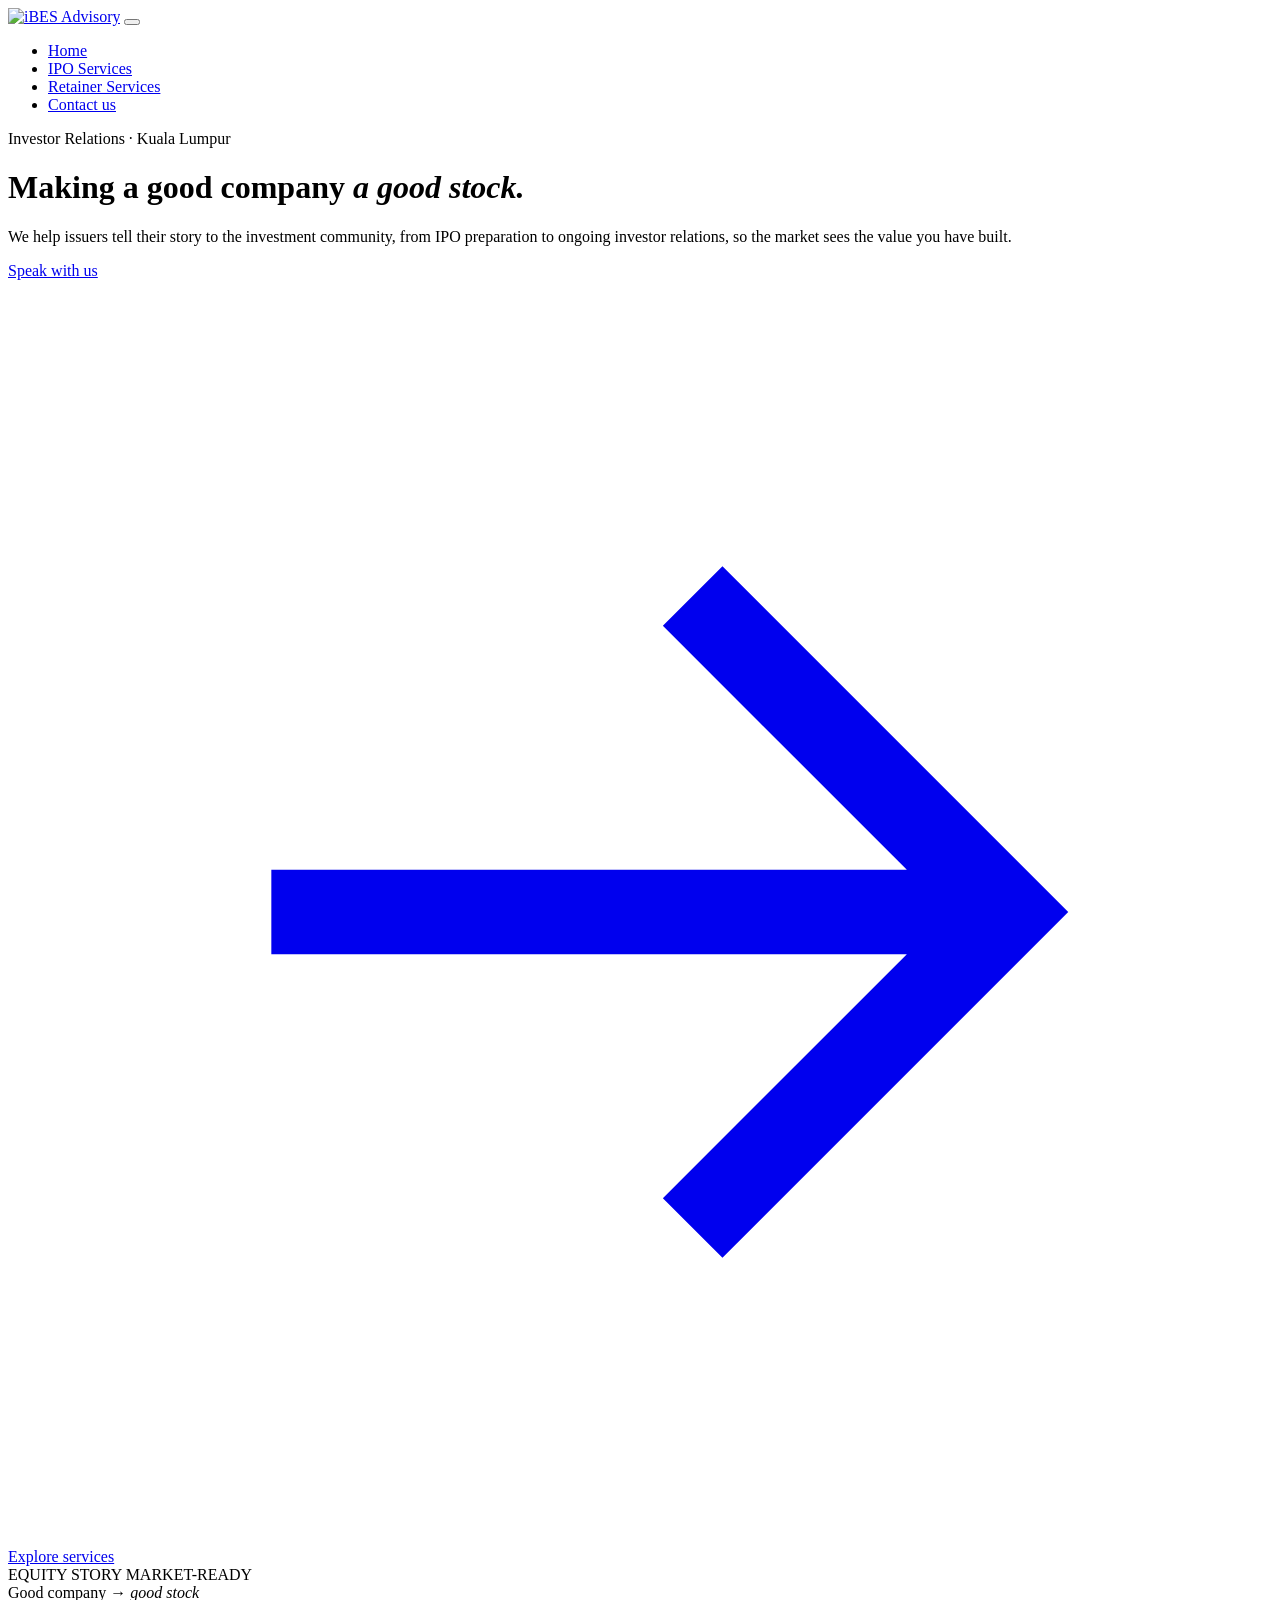
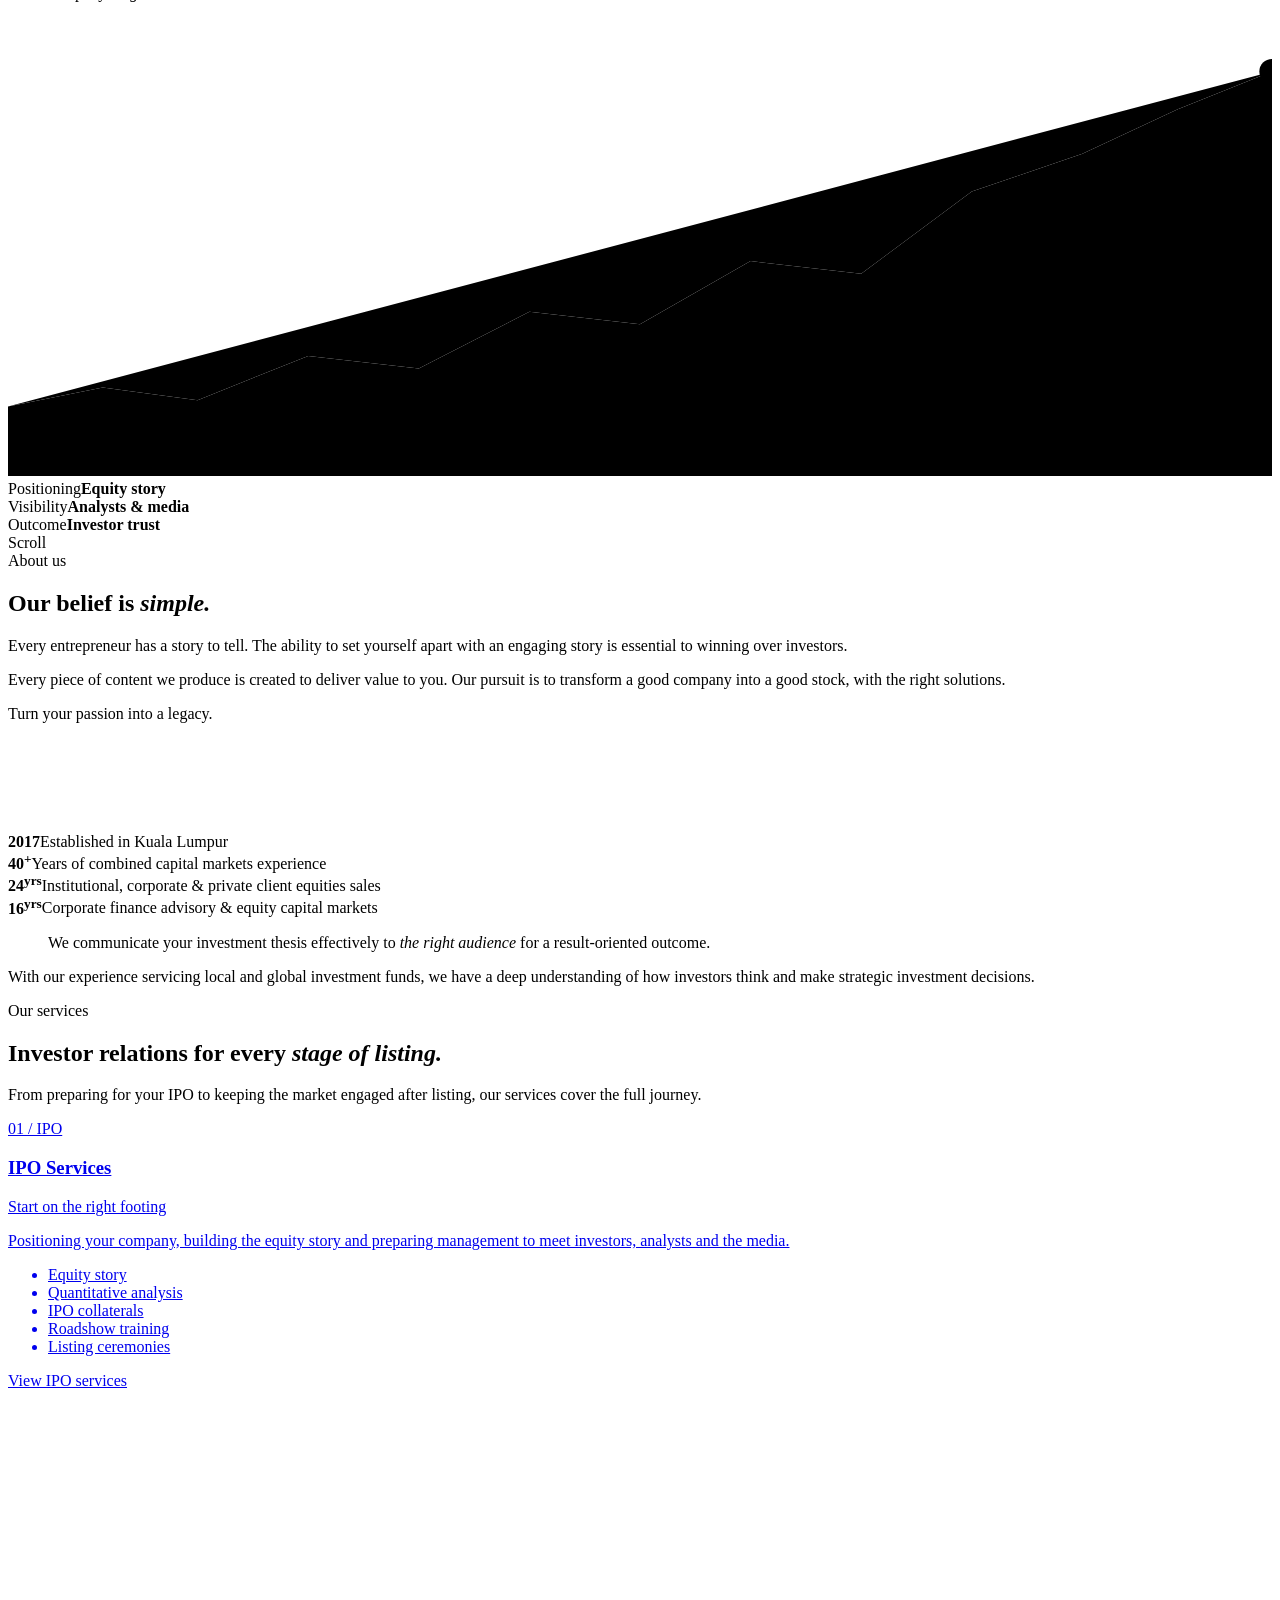
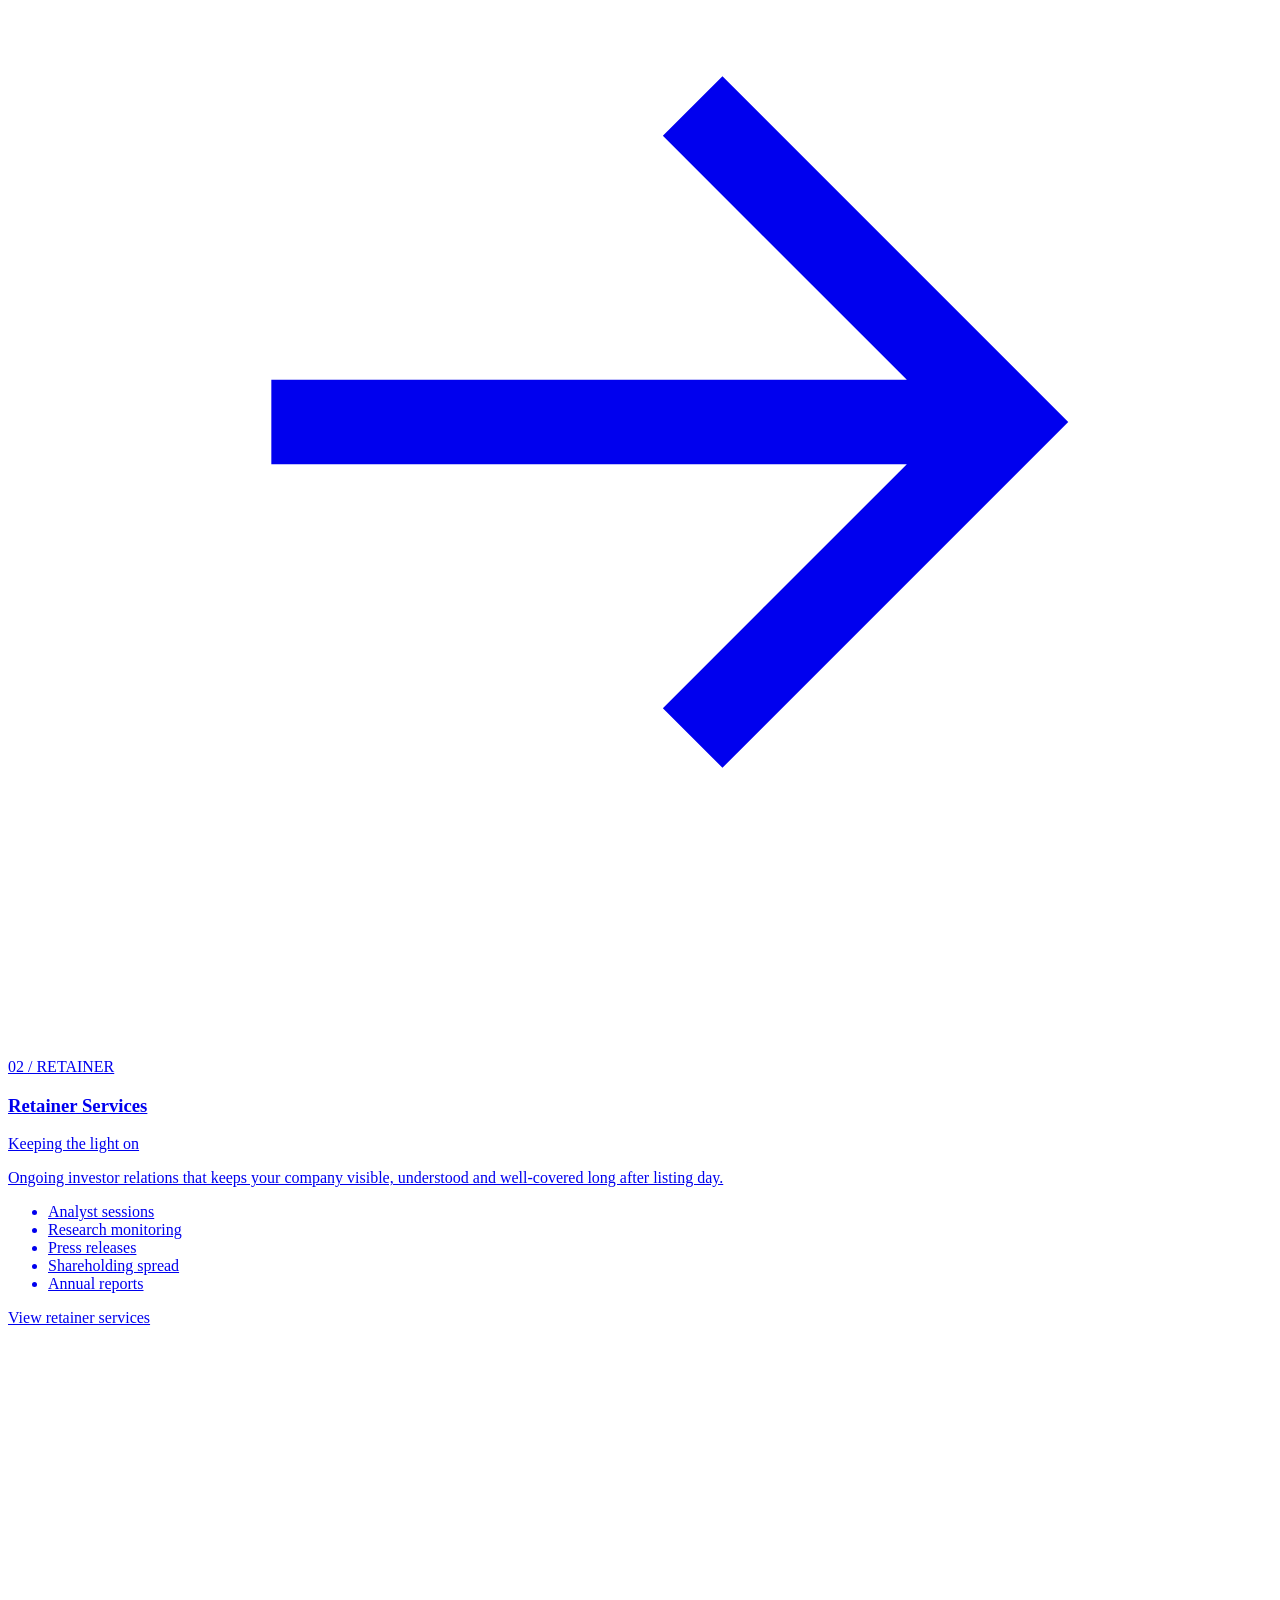
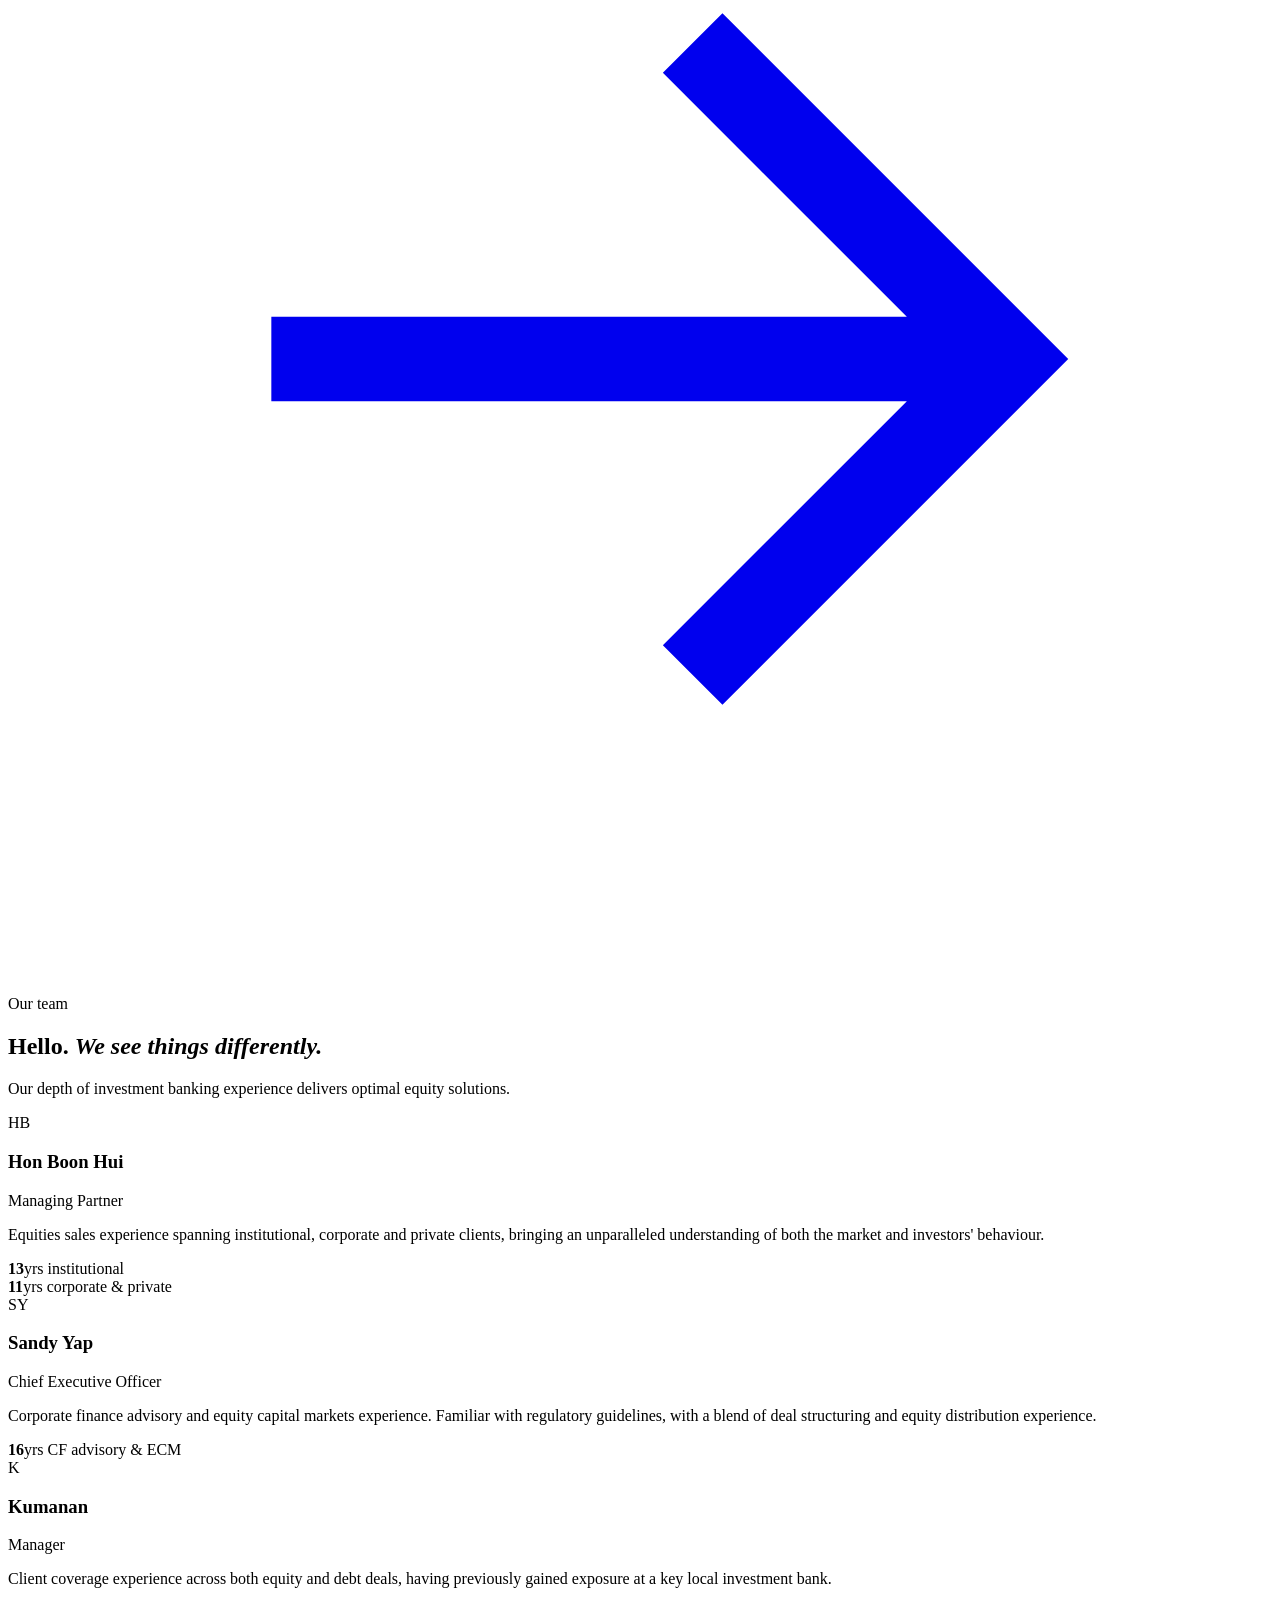
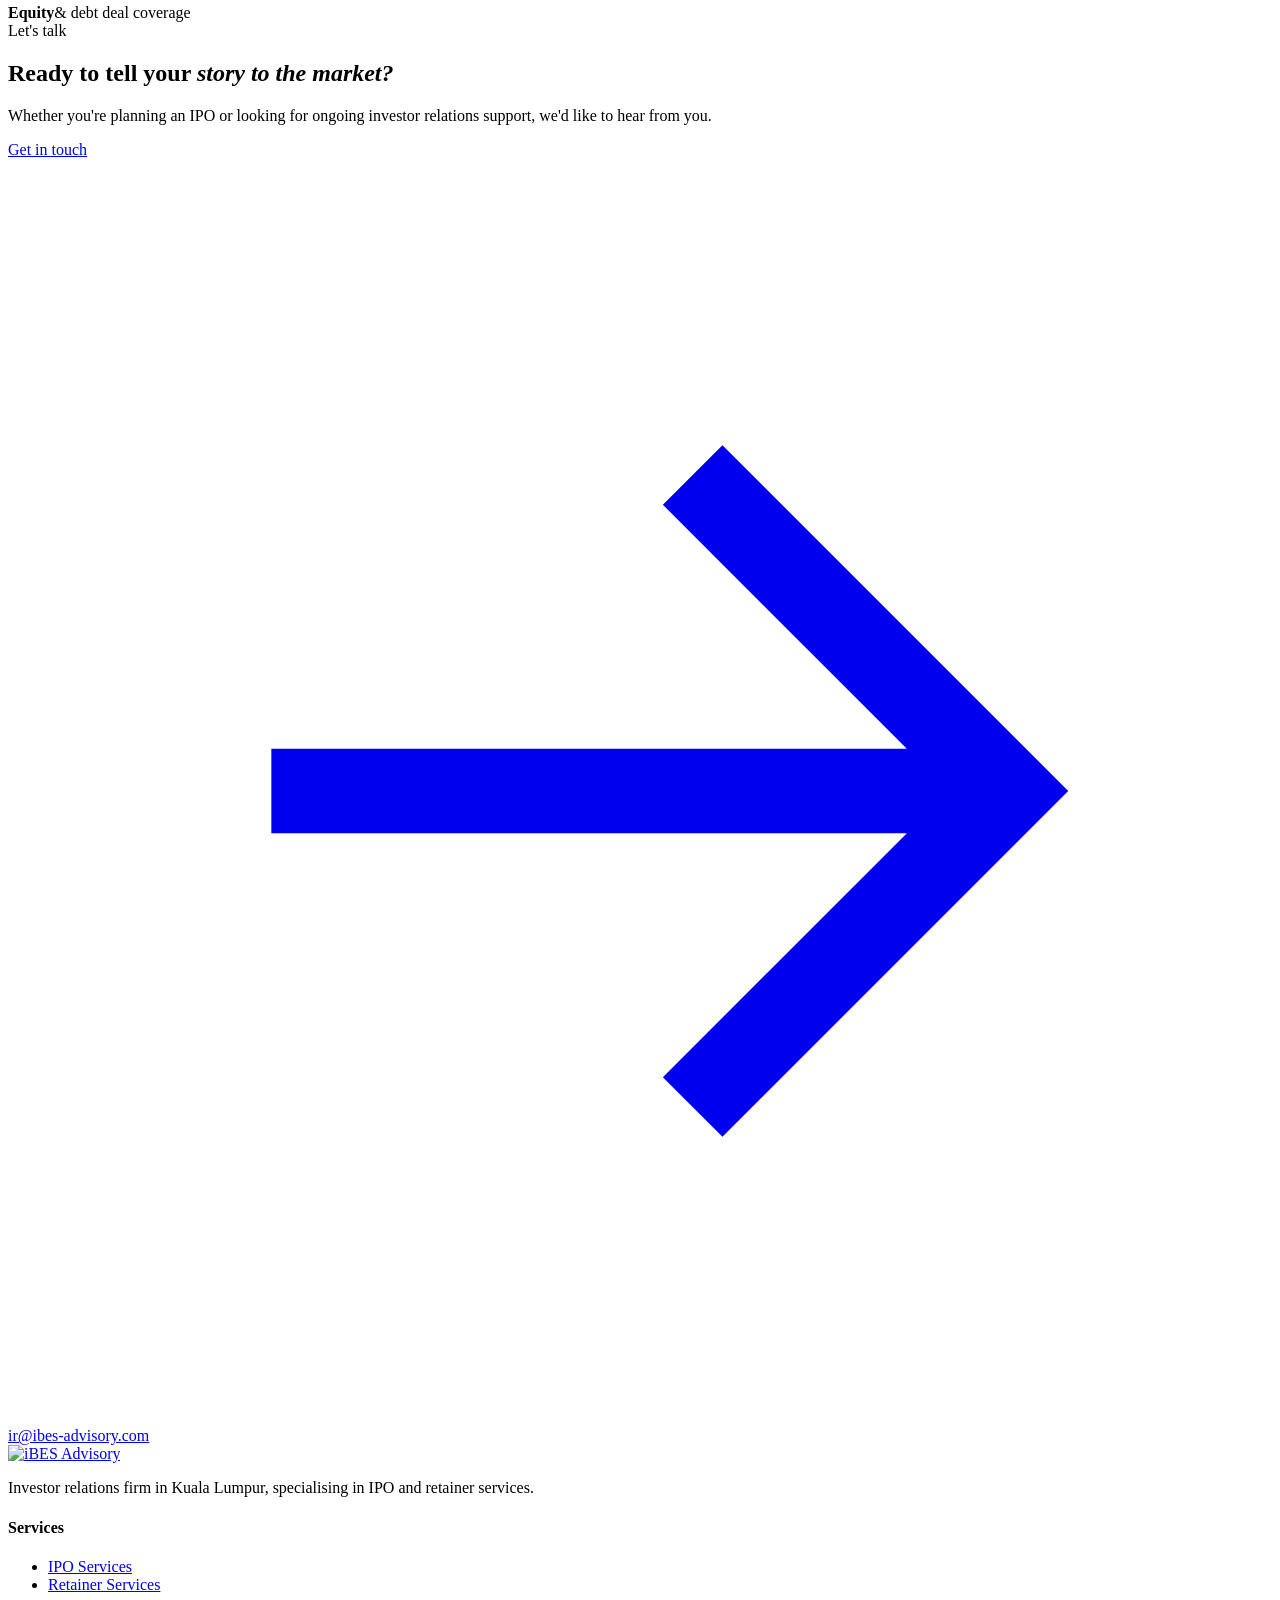
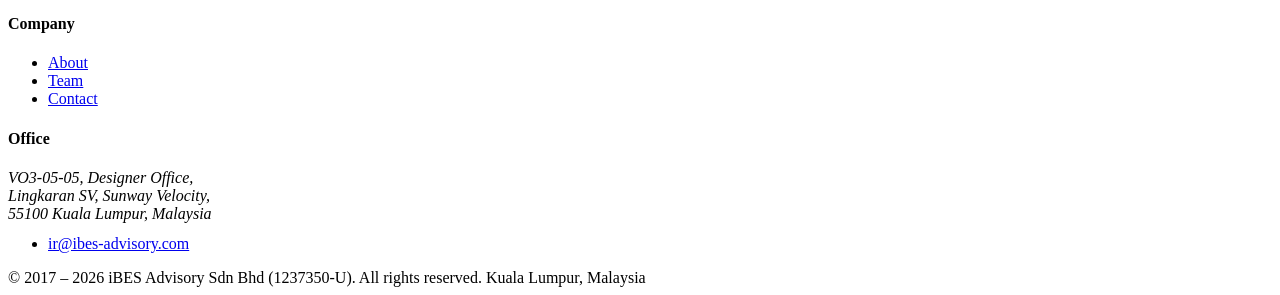
==== commit 1f1da48d: "Apply iBES brand colours (navy, red, dark red) and real logo Co-Authored-By: Claude Opus 5.5 <norepl" ====
--- a/public/index.html
+++ b/public/index.html
@@ -7,20 +7,19 @@
   <meta name="description" content="iBES Advisory is an investor relations firm in Kuala Lumpur, Malaysia, specialising in IPO and retainer IR services. Making a good company a good stock.">
   <meta property="og:title" content="iBES Advisory | Investor Relations Firm, Kuala Lumpur">
   <meta property="og:description" content="Investor relations firm in Kuala Lumpur specialising in IPO and retainer services.">
-  <meta name="theme-color" content="#0b0b0e">
+  <meta name="theme-color" content="#001a60">
   <link rel="icon" href="/assets/favicon.svg" type="image/svg+xml">
   <link rel="preconnect" href="https://fonts.googleapis.com">
   <link rel="preconnect" href="https://fonts.gstatic.com" crossorigin>
-  <link href="https://fonts.googleapis.com/css2?family=Cormorant+Garamond:ital,wght@0,500;0,600;1,500&family=Inter:wght@400;500&family=JetBrains+Mono:wght@400&display=swap" rel="stylesheet">
+  <link href="https://fonts.googleapis.com/css2?family=Archivo:wght@600;700;800&family=Inter:wght@400;500;600&family=JetBrains+Mono:wght@400;500&display=swap" rel="stylesheet">
   <link rel="stylesheet" href="/assets/style.css">
 </head>
 <body>
 
 <header class="site-header">
+  <div class="stripe"></div>
   <div class="wrap nav">
-    <a href="/" class="brand" aria-label="iBES Advisory home">
-      <span class="brand-mark"><i>i</i>BES</span><span class="brand-sub">Advisory</span>
-    </a>
+    <a href="/" class="brand" aria-label="iBES Advisory home"><img src="/assets/logo.png" alt="iBES Advisory" width="393" height="237"></a>
     <button class="menu-toggle" aria-label="Open menu" aria-expanded="false"><span></span><span></span><span></span></button>
     <ul class="menu">
       <li><a href="/" class="active">Home</a></li>
@@ -33,8 +32,9 @@
 
 <main>
   <!-- Hero -->
-  <div class="hero">
+  <div class="hero dark">
     <div class="grid-bg"></div>
+    <div class="slash"></div>
     <div class="glow"></div>
     <div class="wrap hero-inner">
       <div>
@@ -53,12 +53,12 @@
           <span class="sym">EQUITY STORY</span>
           <span class="chg"><span class="pulse"></span>MARKET-READY</span>
         </div>
-        <div class="ticker-big">Good company → <em style="color:var(--gold);font-style:italic">good stock</em></div>
+        <div class="ticker-big">Good company → <em>good stock</em></div>
         <svg class="chart" viewBox="0 0 400 150" preserveAspectRatio="none">
           <defs>
             <linearGradient id="gfill" x1="0" y1="0" x2="0" y2="1">
-              <stop offset="0" stop-color="#e0c56e" stop-opacity=".28"/>
-              <stop offset="1" stop-color="#e0c56e" stop-opacity="0"/>
+              <stop offset="0" stop-color="#ff4d5f" stop-opacity=".32"/>
+              <stop offset="1" stop-color="#ff4d5f" stop-opacity="0"/>
             </linearGradient>
           </defs>
           <g stroke="rgba(255,255,255,.06)" stroke-width="1">
@@ -103,7 +103,7 @@
   </section>
 
   <!-- Thesis -->
-  <section class="thesis">
+  <section class="thesis dark">
     <div class="glow"></div>
     <div class="wrap thesis-inner">
       <blockquote class="reveal">We communicate your investment thesis effectively to <em>the right audience</em> for a result-oriented outcome.</blockquote>
@@ -114,7 +114,7 @@
   </section>
 
   <!-- Services -->
-  <section id="services">
+  <section id="services" class="alt">
     <div class="wrap">
       <div class="section-head reveal">
         <span class="label">Our services</span>
@@ -132,7 +132,7 @@
           </div>
           <span class="go">View IPO services <svg viewBox="0 0 24 24" fill="none" stroke="currentColor" stroke-width="1.6"><path d="M5 12h14M13 6l6 6-6 6"/></svg></span>
         </a>
-        <a href="/retainer-services" class="svc reveal d1">
+        <a href="/retainer-services" class="svc navy reveal d1">
           <div>
             <span class="svc-num">02 / RETAINER</span>
             <h3>Retainer Services</h3>
@@ -145,8 +145,6 @@
       </div>
     </div>
   </section>
-
-  <div class="wrap"><div class="divider"></div></div>
 
   <!-- Team -->
   <section id="team">
@@ -190,7 +188,7 @@
   </section>
 
   <!-- CTA -->
-  <section class="cta">
+  <section class="cta dark">
     <div class="glow"></div>
     <div class="cta-inner">
       <span class="label reveal">Let's talk</span>
@@ -206,10 +204,11 @@
 </main>
 
 <footer class="site-footer">
-  <div class="wrap">
+  <div class="stripe"></div>
+  <div class="wrap foot-inner">
     <div class="foot-top">
       <div>
-        <a href="/" class="brand"><span class="brand-mark"><i>i</i>BES</span><span class="brand-sub">Advisory</span></a>
+        <a href="/" class="brand"><img src="/assets/logo.png" alt="iBES Advisory" width="393" height="237" loading="lazy"></a>
         <p>Investor relations firm in Kuala Lumpur, specialising in IPO and retainer services.</p>
       </div>
       <div>
